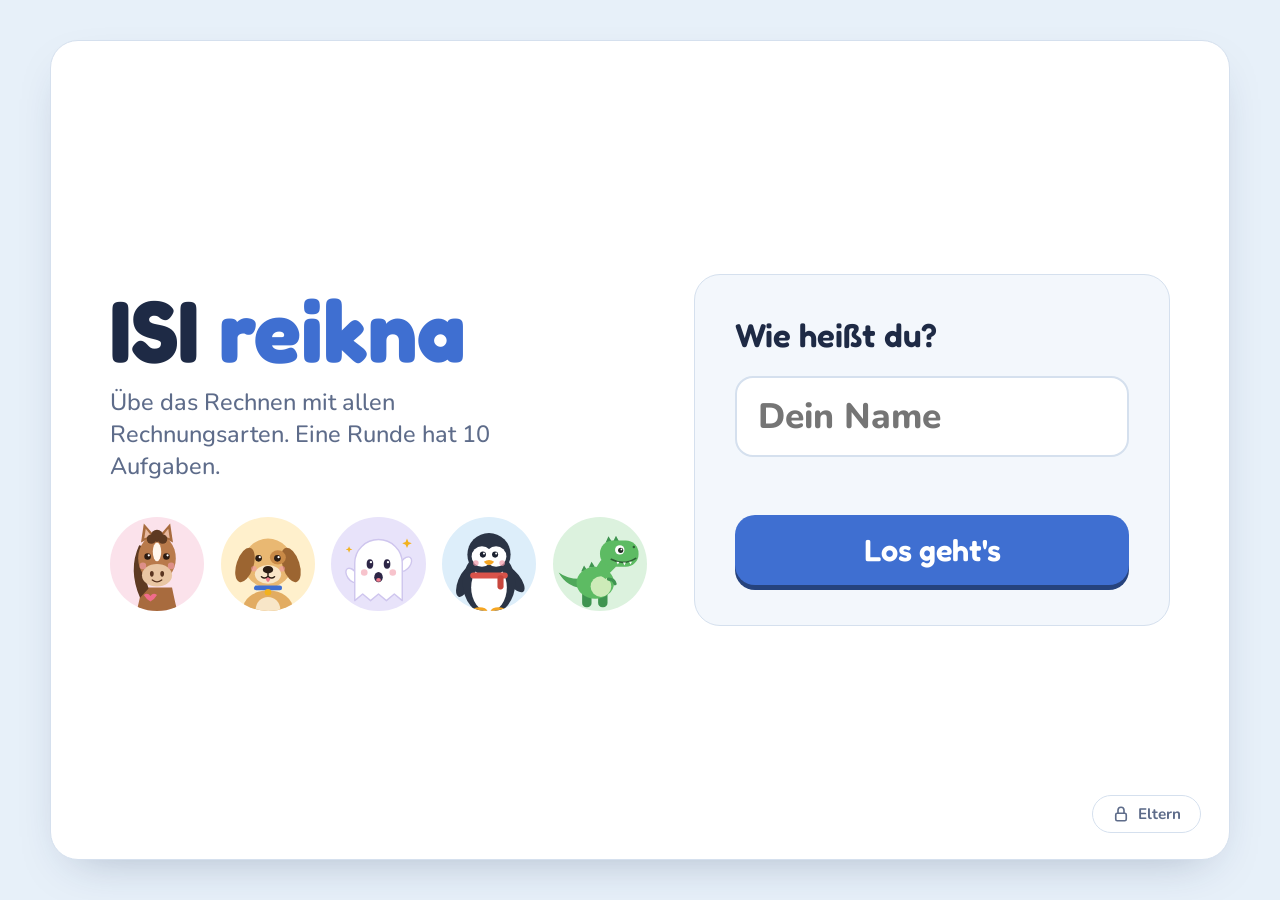
==== index.html @ 2d5017d9 "Version 0.2: Plusrechnen und Schwierigkeitsstufen - Auswahl-Bildschirm nach der Namenseingabe: Reche" ====
<!doctype html>
<html lang="de">
<head>
<meta charset="utf-8">
<meta name="viewport" content="width=device-width, initial-scale=1, viewport-fit=cover">
<title>ISI reikna</title>
<meta name="description" content="Rechnen üben – für Volksschulkinder.">
<meta name="apple-mobile-web-app-capable" content="yes">
<meta name="mobile-web-app-capable" content="yes">
<meta name="apple-mobile-web-app-title" content="ISI reikna">
<meta name="apple-mobile-web-app-status-bar-style" content="default">
<link rel="apple-touch-icon" href="bilder/app-icon-180.png">
<link rel="icon" href="bilder/app-icon.svg" type="image/svg+xml">
<link rel="stylesheet" href="app.css">
</head>
<body>
<main class="app" id="app">

  <!-- START -->
  <section class="screen" id="s-start">
    <div class="start">
      <div class="hello">
        <h1>ISI <span>reikna</span></h1>
        <p>Übe das Rechnen mit allen Rechnungsarten. Eine Runde hat 10 Aufgaben.</p>
        <div class="friends" id="friends"></div>
      </div>
      <form class="name-card" id="name-form" novalidate>
        <label for="name">Wie heißt du?</label>
        <input id="name" name="name" autocomplete="off" autocapitalize="words" spellcheck="false" maxlength="20" placeholder="Dein Name">
        <p class="name-error" id="name-error" role="alert"></p>
        <button class="big-btn" type="submit">Los geht's</button>
      </form>
    </div>
    <button class="parent-link" id="open-parents" type="button">
      <svg viewBox="0 0 24 24" fill="none" stroke="currentColor" stroke-width="2.2" stroke-linecap="round" stroke-linejoin="round" aria-hidden="true"><rect x="5" y="11" width="14" height="10" rx="2"/><path d="M8 11V7a4 4 0 0 1 8 0v4"/></svg>
      Eltern
    </button>
  </section>

  <!-- AUSWAHL -->
  <section class="screen" id="s-auswahl" hidden>
    <header class="topbar">
      <div class="brand">ISI <span>reikna</span></div>
      <div class="spacer"></div>
      <button class="back" type="button" data-go="start">Zurück</button>
    </header>
    <div class="choose">
      <div class="choose-main">
        <h2 id="a-title">Was möchtest du üben?</h2>
        <div class="choose-group">
          <h3>Rechenart</h3>
          <div class="choice-grid two">
            <button type="button" class="choice op" data-rechenart="mal"><b>×</b>Malrechnen</button>
            <button type="button" class="choice op" data-rechenart="plus"><b>+</b>Plusrechnen</button>
          </div>
        </div>
        <div class="choose-group">
          <h3>Schwierigkeit</h3>
          <div class="choice-grid three">
            <button type="button" class="choice level" data-stufe="einfach">Einfach<small></small></button>
            <button type="button" class="choice level" data-stufe="standard">Standard<small></small></button>
            <button type="button" class="choice level" data-stufe="schwierig">Schwierig<small></small></button>
          </div>
        </div>
      </div>
      <div class="choose-side">
        <div class="choose-option" id="a-option"></div>
        <div class="choose-go">
          <p class="hint">Du übst:</p>
          <p class="choose-summary" id="a-summary"></p>
          <button class="big-btn" type="button" id="a-start">Los geht's</button>
        </div>
      </div>
    </div>
  </section>

  <!-- COUNTDOWN -->
  <section class="screen" id="s-countdown" hidden>
    <div class="center-screen">
      <p id="cd-text">Mach dich bereit!</p>
      <div class="count" id="cd-num" aria-live="assertive">3</div>
      <p class="cd-mode" id="cd-mode"></p>
    </div>
  </section>

  <!-- RECHNEN -->
  <section class="screen" id="s-rechnen" hidden>
    <header class="topbar">
      <div class="brand">ISI <span>reikna</span></div>
      <div class="spacer"></div>
      <span class="chip" id="who"></span>
      <button class="icon-btn sound-btn" type="button" aria-label="Ton aus" title="Ton an/aus"></button>
      <button class="icon-btn" type="button" id="abort" aria-label="Runde abbrechen" title="Runde abbrechen">
        <svg viewBox="0 0 24 24" fill="none" stroke="currentColor" stroke-width="2.6" stroke-linecap="round" aria-hidden="true"><path d="M6 6l12 12M18 6L6 18"/></svg>
      </button>
    </header>
    <div class="play">
      <div class="task-side">
        <div>
          <div class="counter" id="counter"></div>
          <div class="dots" id="dots"></div>
        </div>
        <div class="equation"><span id="task"></span><span class="answer empty" id="answer">?</span></div>
        <div class="feedback" id="feedback" hidden></div>
      </div>
      <div class="pad-side"><div class="pad" id="pad"></div></div>
    </div>
  </section>

  <!-- ABBRUCH -->
  <section class="screen" id="s-abbruch" hidden>
    <header class="topbar"><div class="brand">ISI <span>reikna</span></div></header>
    <div class="center-screen">
      <h2>Runde abgebrochen</h2>
      <p>Du kannst jederzeit eine neue Runde starten.</p>
      <div class="actions center">
        <button class="big-btn" type="button" data-action="again">Neue Runde</button>
        <button class="big-btn ghost" type="button" data-go="auswahl">Andere Übung</button>
        <button class="big-btn ghost" type="button" data-go="start">Zum Start</button>
      </div>
    </div>
  </section>

  <!-- ERGEBNIS -->
  <section class="screen" id="s-ergebnis" hidden>
    <header class="topbar">
      <div class="brand">ISI <span>reikna</span></div>
      <div class="spacer"></div>
      <span class="chip" id="who2"></span>
      <button class="icon-btn sound-btn" type="button" aria-label="Ton aus" title="Ton an/aus"></button>
    </header>
    <div class="result">
      <div class="reward">
        <div class="badge" id="r-badge"><img id="r-img" alt=""></div>
        <div class="stars" id="r-stars"></div>
      </div>
      <div class="summary">
        <h2 id="r-title"></h2>
        <p class="lead" id="r-lead"></p>
        <dl class="stats">
          <dt>Übung</dt><dd id="r-mode"></dd>
          <dt>Richtig</dt><dd id="r-correct"></dd>
          <dt>Gesamtdauer</dt><dd id="r-total"></dd>
          <dt>Schnellste Antwort</dt><dd id="r-fast"></dd>
          <dt>Langsamste Antwort</dt><dd id="r-slow"></dd>
        </dl>
        <div class="actions">
          <button class="big-btn" type="button" data-action="again">Nochmal üben</button>
          <button class="big-btn ghost" type="button" data-go="auswahl">Andere Übung</button>
          <button class="big-btn ghost" type="button" data-go="start">Fertig</button>
        </div>
      </div>
    </div>
  </section>

  <!-- PIN -->
  <section class="screen" id="s-pin" hidden>
    <header class="topbar">
      <div class="brand">ISI <span>reikna</span></div>
      <div class="spacer"></div>
      <button class="back" type="button" id="pin-back">Zurück</button>
    </header>
    <div class="pin">
      <div>
        <h2 id="pin-title">Elternbereich</h2>
        <p id="pin-text">Bitte die 4-stellige PIN eingeben.</p>
        <div class="pin-dots" id="pin-dots"><i></i><i></i><i></i><i></i></div>
        <div class="pin-msg" id="pin-msg" role="status"></div>
        <button class="text-link" type="button" id="pin-forgot">PIN vergessen?</button>
      </div>
      <div class="pad" id="pin-pad"></div>
    </div>
  </section>

  <!-- ELTERN ÜBERSICHT -->
  <section class="screen" id="s-eltern" hidden>
    <header class="topbar">
      <div class="brand">ISI <span>reikna</span></div>
      <span class="chip">Elternbereich</span>
      <div class="spacer"></div>
      <button class="back" type="button" data-go="start">Abmelden</button>
    </header>
    <div class="parents">
      <div class="p-main">
        <h2>Alle Übungen</h2>
        <p class="sub">Neueste zuerst. Tippe auf eine Übung, um jede Rechnung zu sehen.</p>
        <div class="tbl-wrap" id="sessions-wrap">
          <table>
            <thead><tr><th>Datum</th><th>Kind</th><th>Übung</th><th>Ergebnis</th><th>Dauer</th><th>Ø Antwort</th><th>Schnellste</th><th>Langsamste</th><th></th></tr></thead>
            <tbody id="sessions"></tbody>
          </table>
        </div>
        <p class="empty-state" id="sessions-empty" hidden>Noch keine Übungen gespeichert. Sobald eine Runde gerechnet oder abgebrochen wird, erscheint sie hier.</p>
      </div>
      <aside class="p-side">
        <h3>Daten &amp; Einstellungen</h3>
        <button class="side-btn" type="button" id="export-json">Sicherung exportieren<small>Alle Übungen als Datei (.json)</small></button>
        <button class="side-btn" type="button" id="export-csv">Für Excel exportieren<small>Alle Rechnungen als Tabelle (.csv)</small></button>
        <button class="side-btn" type="button" id="import-json">Sicherung importieren<small>Übungen aus Datei hinzufügen</small></button>
        <button class="side-btn" type="button" id="pin-change">PIN ändern<small>Neue 4-stellige PIN festlegen</small></button>
        <input type="file" id="import-file" accept=".json,application/json" hidden>
        <p class="version">ISI reikna · Version 0.2</p>
      </aside>
    </div>
  </section>

  <!-- DETAIL -->
  <section class="screen" id="s-detail" hidden>
    <header class="topbar">
      <div class="brand">ISI <span>reikna</span></div>
      <span class="chip">Elternbereich</span>
      <div class="spacer"></div>
      <button class="back" type="button" data-go="eltern">Zur Übersicht</button>
    </header>
    <div class="p-main">
      <h2 id="d-title"></h2>
      <p class="sub" id="d-sub"></p>
      <div class="tiles">
        <div class="tile"><span>Richtig</span><b id="d-correct"></b></div>
        <div class="tile"><span>Gesamtdauer</span><b id="d-total"></b></div>
        <div class="tile"><span>Ø Antwortzeit</span><b id="d-avg"></b></div>
        <div class="tile"><span>Schnellste</span><b id="d-fast"></b></div>
        <div class="tile"><span>Langsamste</span><b id="d-slow"></b></div>
      </div>
      <div class="tbl-wrap">
        <table>
          <thead><tr><th>Nr.</th><th>Aufgabe</th><th id="d-info-head">Reihe</th><th>Eingabe</th><th>Richtige Lösung</th><th>Ergebnis</th><th>Dauer</th></tr></thead>
          <tbody id="calcs"></tbody>
        </table>
      </div>
    </div>
  </section>

  <!-- Dialog -->
  <div class="overlay" id="overlay" hidden>
    <div class="dialog" role="dialog" aria-modal="true" aria-labelledby="dlg-title">
      <h2 id="dlg-title"></h2>
      <p id="dlg-text"></p>
      <input id="dlg-input" inputmode="numeric" autocomplete="off" hidden>
      <div class="actions" id="dlg-actions"></div>
    </div>
  </div>

  <div class="toast" id="toast" hidden role="status"></div>
</main>
<script src="app.js"></script>
</body>
</html>
---- app.css ----
/* Schriften: Fredoka & Nunito (SIL Open Font License, siehe schriften/) */
@font-face { font-family: "Fredoka"; font-style: normal; font-weight: 500; font-display: swap; src: url("schriften/fredoka-latin-500-normal.woff2") format("woff2"); }
@font-face { font-family: "Fredoka"; font-style: normal; font-weight: 600; font-display: swap; src: url("schriften/fredoka-latin-600-normal.woff2") format("woff2"); }
@font-face { font-family: "Fredoka"; font-style: normal; font-weight: 700; font-display: swap; src: url("schriften/fredoka-latin-700-normal.woff2") format("woff2"); }
@font-face { font-family: "Nunito"; font-style: normal; font-weight: 500; font-display: swap; src: url("schriften/nunito-latin-500-normal.woff2") format("woff2"); }
@font-face { font-family: "Nunito"; font-style: normal; font-weight: 700; font-display: swap; src: url("schriften/nunito-latin-700-normal.woff2") format("woff2"); }
@font-face { font-family: "Nunito"; font-style: normal; font-weight: 800; font-display: swap; src: url("schriften/nunito-latin-800-normal.woff2") format("woff2"); }
/* ISI reikna – Gestaltung
   Layout: Querformat-Tablet-Rahmen (1180×820), passt sich an Breite und Höhe an.
   Links Inhalt/Aufgabe, rechts Bedienung. Farben als Variablen (hell + dunkel). */
:root {
  --bg: #E7F0F9;
  --surface: #FFFFFF;
  --surface-2: #F3F7FC;
  --ink: #1E2A45;
  --muted: #5E6C8A;
  --line: #D5E0EE;
  --primary: #3F6FD1;
  --primary-ink: #FFFFFF;
  --key: #FFFFFF;
  --key-edge: #C6D5EA;
  --good: #23885A;
  --good-bg: #DFF4E8;
  --bad: #C8463D;
  --bad-bg: #FCE7E4;
  --star: #F2B21F;
  --star-empty: #D8E1ED;
  --b-horse: #FBE2EB;
  --b-puppy: #FFF0CC;
  --b-ghost: #E8E3FA;
  --b-rex: #DCF2DE;
  --b-pingu: #DDEEFA;
  --font-display: "Fredoka", "Nunito", "Trebuchet MS", system-ui, sans-serif;
  --font-body: "Nunito", "Segoe UI", system-ui, sans-serif;
}
@media (prefers-color-scheme: dark) {
  :root:not([data-theme="light"]) {
    --bg: #121929; --surface: #1B2438; --surface-2: #222D45; --ink: #EAF0FA; --muted: #A2B0CA;
    --line: #2E3A55; --primary: #82A6F2; --primary-ink: #0E1526; --key: #26314B; --key-edge: #0B1120;
    --good: #62CD92; --good-bg: #173426; --bad: #F08A82; --bad-bg: #3A1F1E; --star: #F5C24A; --star-empty: #34405A;
    --b-horse: #3F2B38; --b-puppy: #3E3522; --b-ghost: #2F2A49; --b-rex: #21392A; --b-pingu: #1F3248;
    color-scheme: dark;
  }
}
:root[data-theme="dark"] {
  --bg: #121929; --surface: #1B2438; --surface-2: #222D45; --ink: #EAF0FA; --muted: #A2B0CA;
  --line: #2E3A55; --primary: #82A6F2; --primary-ink: #0E1526; --key: #26314B; --key-edge: #0B1120;
  --good: #62CD92; --good-bg: #173426; --bad: #F08A82; --bad-bg: #3A1F1E; --star: #F5C24A; --star-empty: #34405A;
  --b-horse: #3F2B38; --b-puppy: #3E3522; --b-ghost: #2F2A49; --b-rex: #21392A; --b-pingu: #1F3248;
  color-scheme: dark;
}
* { box-sizing: border-box; }
[hidden] { display: none !important; }
body {
  background: var(--bg); color: var(--ink); font-family: var(--font-body); font-size: 16px;
  padding-left: max(16px, env(safe-area-inset-left, 0px));
  padding-right: max(16px, env(safe-area-inset-right, 0px));
  padding-block: max(12px, env(safe-area-inset-top, 0px)) max(12px, env(safe-area-inset-bottom, 0px));
  margin: 0; min-height: 100vh; min-height: 100dvh; display: grid; place-items: center;
  overscroll-behavior: none;
}
button { font: inherit; color: inherit; cursor: pointer; }
button:focus-visible, input:focus-visible { outline: 3px solid var(--primary); outline-offset: 3px; }


/* App-Rahmen */
.app {
  container-type: inline-size; margin: 0 auto; aspect-ratio: 1180 / 820;
  width: min(1180px, 100%);
  width: min(1180px, 100%, calc((100dvh - 24px) * 1180 / 820));
  background: var(--surface); border-radius: 28px; border: 1px solid var(--line);
  box-shadow: 0 18px 50px -24px rgba(30, 50, 90, .35); overflow: hidden; position: relative;
  display: flex; flex-direction: column;
}
.screen { flex: 1; display: flex; flex-direction: column; min-height: 0; }
.topbar { display: flex; align-items: center; gap: 2cqi; padding: 1.6cqi 2.6cqi; border-bottom: 1px solid var(--line); }
.brand { font-family: var(--font-display); font-weight: 700; font-size: clamp(18px, 2.2cqi, 28px); letter-spacing: .01em; }
.brand span { color: var(--primary); }
.spacer { flex: 1; }
.chip { display: inline-flex; align-items: center; gap: 8px; background: var(--surface-2); border: 1px solid var(--line); border-radius: 999px; padding: .5cqi 1.4cqi; font-weight: 700; font-size: clamp(13px, 1.4cqi, 18px); }
.icon-btn { border: 1px solid var(--line); background: var(--surface-2); border-radius: 14px; width: clamp(40px, 4.4cqi, 54px); height: clamp(40px, 4.4cqi, 54px); display: grid; place-items: center; }
.icon-btn svg { width: 55%; height: 55%; }

/* Start */
.start { flex: 1; display: grid; grid-template-columns: 1.1fr 1fr; gap: 4cqi; padding: 4cqi 5cqi; align-items: center; }
.hello h1 { font-family: var(--font-display); font-weight: 700; font-size: clamp(40px, 7.4cqi, 92px); line-height: .95; margin: 0 0 1.2cqi; text-wrap: balance; }
.hello h1 span { color: var(--primary); }
.hello p { font-size: clamp(16px, 2cqi, 24px); color: var(--muted); margin: 0 0 3cqi; max-width: 32ch; }
.friends { display: flex; gap: 1.4cqi; }
.friends .badge { width: clamp(56px, 8cqi, 104px); }
.name-card { background: var(--surface-2); border: 1px solid var(--line); border-radius: 26px; padding: 3.4cqi; display: grid; gap: 1.8cqi; }
.name-card label { font-family: var(--font-display); font-weight: 600; font-size: clamp(20px, 2.8cqi, 34px); }
.name-card input { font: inherit; font-weight: 800; font-size: clamp(22px, 3cqi, 38px); padding: 1.2cqi 1.8cqi; border-radius: 18px; border: 2px solid var(--line); background: var(--surface); color: var(--ink); width: 100%; }
.big-btn { font-family: var(--font-display); font-weight: 600; font-size: clamp(20px, 2.6cqi, 32px); border: 0; border-radius: 20px; padding: 1.4cqi 2.4cqi; background: var(--primary); color: var(--primary-ink); box-shadow: 0 5px 0 color-mix(in srgb, var(--primary) 60%, #000); }
.big-btn:active { transform: translateY(3px); box-shadow: 0 2px 0 color-mix(in srgb, var(--primary) 60%, #000); }
.big-btn.ghost { background: var(--surface-2); color: var(--ink); border: 2px solid var(--line); box-shadow: none; }
.hint { font-size: clamp(12px, 1.2cqi, 15px); color: var(--muted); margin: 0; }
.parent-link { position: absolute; right: 2.4cqi; bottom: 2.2cqi; display: inline-flex; align-items: center; gap: 8px; border: 1px solid var(--line); background: var(--surface); border-radius: 999px; padding: .7cqi 1.6cqi; font-weight: 700; color: var(--muted); font-size: clamp(13px, 1.3cqi, 16px); }
.parent-link svg { width: 18px; height: 18px; }

/* Rechnen */
.play { flex: 1; display: grid; grid-template-columns: 1.25fr 1fr; min-height: 0; }
.task-side { display: flex; flex-direction: column; justify-content: center; gap: 2.4cqi; padding: 3cqi 4cqi; border-right: 1px solid var(--line); }
.counter { font-weight: 800; color: var(--muted); font-size: clamp(14px, 1.6cqi, 20px); letter-spacing: .04em; }
.dots { display: flex; gap: .8cqi; margin-top: 10px; }
.dots i { width: clamp(12px, 1.7cqi, 22px); aspect-ratio: 1; border-radius: 50%; background: var(--star-empty); }
.dots i.ok { background: var(--good); }
.dots i.no { background: var(--bad); }
.dots i.now { background: transparent; box-shadow: inset 0 0 0 3px var(--primary); }
.equation { display: flex; align-items: center; gap: 2cqi; font-family: var(--font-display); font-weight: 700; font-size: clamp(48px, 8cqi, 104px); line-height: 1; font-variant-numeric: tabular-nums; white-space: nowrap; }
.answer { min-width: 2em; padding: .12em .3em; border-radius: 22px; border: 4px dashed var(--line); text-align: center; color: var(--ink); background: var(--surface-2); }
.answer.empty { color: var(--muted); }
.answer.ok { border: 4px solid var(--good); background: var(--good-bg); }
.answer.no { border: 4px solid var(--bad); background: var(--bad-bg); }
.feedback { border-radius: 22px; padding: 1.8cqi 2.2cqi; display: flex; align-items: center; gap: 2cqi; }
.feedback.ok { background: var(--good-bg); color: var(--good); }
.feedback.no { background: var(--bad-bg); color: var(--bad); }
.feedback .fb-icon { width: clamp(40px, 5cqi, 64px); flex: none; }
.feedback .fb-text { flex: 1; min-width: 0; }
.feedback b { display: block; font-family: var(--font-display); font-weight: 700; font-size: clamp(22px, 3cqi, 38px); }
.feedback span { color: var(--ink); font-size: clamp(15px, 1.8cqi, 22px); font-weight: 700; }
.feedback .big-btn { font-size: clamp(16px, 2cqi, 24px); padding: 1cqi 2cqi; }
.pad-side { display: grid; place-items: center; padding: 2.4cqi; background: var(--surface-2); }
.pad { display: grid; grid-template-columns: repeat(3, 1fr); gap: 1.4cqi; width: 100%; max-width: 40cqi; }
.pad button { aspect-ratio: 1.25; border: 0; border-radius: 20px; background: var(--key); box-shadow: 0 5px 0 var(--key-edge); font-family: var(--font-display); font-weight: 600; font-size: clamp(26px, 3.6cqi, 46px); font-variant-numeric: tabular-nums; }
.pad button:active { transform: translateY(3px); box-shadow: 0 2px 0 var(--key-edge); }
.pad button.ok { background: var(--good); color: #fff; box-shadow: 0 5px 0 color-mix(in srgb, var(--good) 55%, #000); font-size: clamp(18px, 2.4cqi, 30px); }
.pad button.soft { font-size: clamp(16px, 2cqi, 26px); color: var(--muted); }
.pad button:disabled { opacity: .45; cursor: default; }

/* Ergebnis */
.result { flex: 1; display: grid; grid-template-columns: 1fr 1.15fr; gap: 4cqi; padding: 3.4cqi 5cqi; align-items: center; }
.reward { display: grid; justify-items: center; gap: 2cqi; }
.reward .badge { width: min(34cqi, 100%); }
.stars { display: flex; justify-content: center; gap: .8cqi; }
.stars svg { width: clamp(30px, 5cqi, 62px); height: auto; color: var(--star-empty); }
.stars svg.on { color: var(--star); }
.summary h2 { font-family: var(--font-display); font-weight: 700; font-size: clamp(30px, 4.8cqi, 60px); margin: 0 0 .6cqi; line-height: 1.05; text-wrap: balance; }
.summary .lead { font-size: clamp(16px, 2cqi, 24px); color: var(--muted); margin: 0 0 2.4cqi; max-width: 34ch; }
.stats { display: grid; grid-template-columns: auto 1fr; gap: 1cqi 2.4cqi; margin: 0 0 3cqi; padding: 2cqi 2.4cqi; background: var(--surface-2); border-radius: 20px; font-size: clamp(15px, 1.8cqi, 22px); }
.stats dt { color: var(--muted); font-weight: 700; }
.stats dd { margin: 0; font-weight: 800; font-variant-numeric: tabular-nums; }
.stats dd small { font-weight: 700; color: var(--muted); }
.actions { display: flex; flex-wrap: wrap; gap: 1.4cqi; }

/* Bilder */
.badge { aspect-ratio: 1; border-radius: 50%; overflow: hidden; display: block; }
.badge svg { width: 100%; height: 100%; display: block; }
.badge.horse { background: var(--b-horse); } .badge.puppy { background: var(--b-puppy); }
.badge.ghost { background: var(--b-ghost); } .badge.rex { background: var(--b-rex); } .badge.pingu { background: var(--b-pingu); }

/* PIN */
.pin { flex: 1; display: grid; grid-template-columns: 1fr 1fr; gap: 4cqi; padding: 3cqi 5cqi; align-items: center; }
.pin h2 { font-family: var(--font-display); font-weight: 700; font-size: clamp(28px, 4cqi, 50px); margin: 0 0 1cqi; }
.pin p { color: var(--muted); font-size: clamp(15px, 1.8cqi, 21px); margin: 0 0 2.4cqi; }
.pin-dots { display: flex; gap: 1.6cqi; margin-bottom: 1.6cqi; }
.pin-dots i { width: clamp(18px, 2.4cqi, 30px); aspect-ratio: 1; border-radius: 50%; border: 3px solid var(--muted); }
.pin-dots i.on { background: var(--ink); border-color: var(--ink); }
.pin-msg { min-height: 1.5em; color: var(--bad); font-weight: 800; }
.shake { animation: shake .35s; }
@keyframes shake { 25% { transform: translateX(-8px); } 75% { transform: translateX(8px); } }

/* Elternbereich */
.parents { flex: 1; display: grid; grid-template-columns: 1fr 19cqi; min-height: 0; }
.p-main { padding: 2.6cqi 3cqi; overflow: auto; min-width: 0; }
.p-side { padding: 2.6cqi; border-left: 1px solid var(--line); background: var(--surface-2); display: flex; flex-direction: column; gap: 1.2cqi; }
.p-side h3 { margin: 0 0 .4cqi; font-size: 12px; letter-spacing: .08em; text-transform: uppercase; color: var(--muted); }
.side-btn { text-align: left; border: 1px solid var(--line); background: var(--surface); border-radius: 14px; padding: 1.1cqi 1.4cqi; font-weight: 800; font-size: clamp(14px, 1.4cqi, 17px); }
.side-btn small { display: block; font-weight: 600; color: var(--muted); margin-top: 2px; }
.p-main h2 { font-family: var(--font-display); font-weight: 700; font-size: clamp(24px, 3cqi, 38px); margin: 0 0 .4cqi; }
.p-main .sub { color: var(--muted); margin: 0 0 2cqi; }
.tbl-wrap { overflow-x: auto; }
table { width: 100%; border-collapse: collapse; font-size: clamp(14px, 1.45cqi, 18px); font-variant-numeric: tabular-nums; }
th { text-align: left; font-size: 12px; letter-spacing: .07em; text-transform: uppercase; color: var(--muted); font-weight: 800; padding: .8cqi .8cqi; border-bottom: 2px solid var(--line); white-space: nowrap; }
td { padding: 1.1cqi .8cqi; border-bottom: 1px solid var(--line); white-space: nowrap; }
tbody tr.link { cursor: pointer; }
tbody tr.link:hover td { background: var(--surface-2); }
.pill { display: inline-flex; align-items: center; gap: 6px; border-radius: 999px; padding: 2px 10px; font-weight: 800; font-size: .92em; }
.pill.l0, .pill.l1, .pill.ok { background: var(--good-bg); color: var(--good); }
.pill.l2 { background: color-mix(in srgb, var(--star) 22%, transparent); color: var(--ink); }
.pill.l3, .pill.l4, .pill.no { background: var(--bad-bg); color: var(--bad); }
.chev { color: var(--muted); font-weight: 800; }
.tiles { display: grid; grid-template-columns: repeat(5, 1fr); gap: 1.4cqi; margin-bottom: 2.2cqi; }
.tile { background: var(--surface-2); border-radius: 16px; padding: 1.4cqi 1.6cqi; }
.tile span { display: block; font-size: 12px; letter-spacing: .07em; text-transform: uppercase; color: var(--muted); font-weight: 800; }
.tile b { font-family: var(--font-display); font-size: clamp(20px, 2.6cqi, 32px); font-weight: 600; font-variant-numeric: tabular-nums; }
.tile small { color: var(--muted); font-weight: 700; }
.back { border: 1px solid var(--line); background: var(--surface-2); border-radius: 999px; padding: .6cqi 1.6cqi; font-weight: 800; font-size: clamp(13px, 1.3cqi, 16px); }

.pill.neutral { background: var(--surface-2); color: var(--ink); border: 1px solid var(--line); }
.tag { display: inline-block; margin-left: 6px; font-size: .78em; font-weight: 800; color: var(--muted); border: 1px solid var(--line); border-radius: 999px; padding: 1px 8px; }
.auto-bar { height: 6px; border-radius: 3px; background: color-mix(in srgb, currentColor 18%, transparent); overflow: hidden; margin-top: .9cqi; }
.auto-bar i { display: block; height: 100%; background: currentColor; transform-origin: left; animation: shrink linear forwards; }
@keyframes shrink { from { transform: scaleX(1); } to { transform: scaleX(0); } }
.center-screen { flex: 1; display: grid; place-items: center; align-content: center; gap: 2cqi; padding: 4cqi; text-align: center; }
.center-screen h2 { font-family: var(--font-display); font-weight: 700; font-size: clamp(30px, 4.6cqi, 58px); margin: 0; }
.center-screen p { color: var(--muted); font-size: clamp(18px, 2.4cqi, 30px); font-weight: 700; margin: 0; }
.count { font-family: var(--font-display); font-weight: 700; font-size: clamp(120px, 24cqi, 300px); line-height: 1; color: var(--primary); animation: pop .9s ease-out; font-variant-numeric: tabular-nums; }
@keyframes pop { 0% { transform: scale(.4); opacity: 0; } 30% { transform: scale(1.08); opacity: 1; } 100% { transform: scale(1); opacity: 1; } }
.toast { position: absolute; left: 50%; bottom: 3cqi; transform: translateX(-50%); background: var(--ink); color: var(--bg); padding: 10px 18px; border-radius: 12px; font-weight: 700; font-size: 15px; }

/* Schmale Bildschirme (Handy/Hochformat): untereinander */
@media (max-width: 760px) {
  .app { aspect-ratio: auto; border-radius: 20px; width: 100%; }
  .start, .play, .result, .pin, .parents { grid-template-columns: 1fr; }
  .task-side { border-right: 0; border-bottom: 1px solid var(--line); }
  .p-side { border-left: 0; border-top: 1px solid var(--line); }
  .tiles { grid-template-columns: repeat(2, 1fr); }
  .pad { max-width: 360px; }
  .parent-link { position: static; margin: 0 16px 16px auto; }
  .start, .result, .pin { padding: 24px 18px; }
}
@media (prefers-reduced-motion: reduce) { .shake, .count, .auto-bar i { animation: none; } .big-btn:active, .pad button:active { transform: none; } }

/* Prototyp-Ergänzungen */
html { -webkit-text-size-adjust: 100%; }
button { touch-action: manipulation; -webkit-tap-highlight-color: transparent; }
.pad, .pad-side, .topbar, .dots { -webkit-user-select: none; user-select: none; }
.badge img { width: 100%; height: 100%; display: block; }
.stars { min-height: clamp(30px, 5cqi, 62px); }
.stars img { width: clamp(30px, 5cqi, 62px); height: auto; }
.actions.center { justify-content: center; }
.name-error { color: var(--bad); font-weight: 800; min-height: 1.3em; margin: -0.6cqi 0 0; font-size: clamp(14px, 1.5cqi, 18px); }
.text-link { border: 0; background: none; padding: 0; color: var(--primary); font-weight: 800; text-decoration: underline; text-underline-offset: 3px; margin-top: 1.4cqi; }
.empty-state { padding: 3cqi; border: 2px dashed var(--line); border-radius: 18px; color: var(--muted); text-align: center; font-weight: 700; margin: 0; }
.version { margin: auto 0 0; font-size: 12px; color: var(--muted); }
.overlay { position: absolute; inset: 0; z-index: 5; display: grid; place-items: center; padding: 3cqi; background: color-mix(in srgb, var(--ink) 45%, transparent); }
.dialog { background: var(--surface); border-radius: 24px; padding: 3.2cqi; width: min(600px, 100%); display: grid; gap: 1.8cqi; box-shadow: 0 24px 60px -20px rgba(0, 0, 0, .45); }
.dialog h2 { font-family: var(--font-display); font-weight: 700; font-size: clamp(24px, 3.2cqi, 40px); margin: 0; text-wrap: balance; }
.dialog p { margin: 0; color: var(--muted); font-size: clamp(16px, 1.9cqi, 22px); font-weight: 700; }
.dialog input { font: inherit; font-weight: 800; font-size: clamp(22px, 3cqi, 36px); padding: 1cqi 1.6cqi; border-radius: 16px; border: 2px solid var(--line); background: var(--surface-2); color: var(--ink); width: 100%; }
.dialog .actions { justify-content: flex-end; }
.dialog .big-btn { font-size: clamp(17px, 2.1cqi, 26px); padding: 1.1cqi 2.2cqi; }

/* Version 0.2: Auswahl von Rechenart und Stufe */
.choose { flex: 1; display: grid; grid-template-columns: 1.15fr 1fr; min-height: 0; }
.choose-main { padding: 2.6cqi 3.4cqi; display: flex; flex-direction: column; gap: 2.2cqi; border-right: 1px solid var(--line); min-width: 0; }
.choose-main h2 { font-family: var(--font-display); font-weight: 700; font-size: clamp(26px, 3.6cqi, 46px); margin: 0; line-height: 1.1; text-wrap: balance; }
.choose-group { display: grid; gap: 1cqi; }
.choose-group h3, .choose-option h3 { margin: 0; font-size: 12px; letter-spacing: .08em; text-transform: uppercase; color: var(--muted); font-weight: 800; }
.choose-side { padding: 2.6cqi 3cqi; background: var(--surface-2); display: flex; flex-direction: column; gap: 2cqi; min-width: 0; }
.choose-option { display: grid; gap: 1.2cqi; align-content: start; flex: 1; }
.choose-option p { margin: 0; font-size: clamp(16px, 2cqi, 24px); font-weight: 700; color: var(--ink); max-width: 30ch; }
.choose-go { display: grid; gap: .8cqi; }
.choose-go .hint { margin: 0; }
.choose-summary { margin: 0 0 .6cqi; font-family: var(--font-display); font-weight: 600; font-size: clamp(18px, 2.3cqi, 28px); }
.choice-grid { display: grid; gap: 1.2cqi; }
.choice-grid.two { grid-template-columns: repeat(2, 1fr); }
.choice-grid.three { grid-template-columns: repeat(3, 1fr); }
.choice-grid.six { grid-template-columns: repeat(4, 1fr); }
.choice { border: 2px solid var(--line); background: var(--surface); border-radius: 18px; padding: 1.2cqi 1cqi; font-family: var(--font-display); font-weight: 600; font-size: clamp(17px, 2.1cqi, 26px); color: var(--ink); box-shadow: 0 4px 0 var(--key-edge); }
.choice:active { transform: translateY(2px); box-shadow: 0 2px 0 var(--key-edge); }
.choice[aria-pressed="true"] { border-color: var(--primary); background: color-mix(in srgb, var(--primary) 14%, var(--surface)); box-shadow: 0 4px 0 color-mix(in srgb, var(--primary) 55%, transparent); }
.choice.op { display: flex; align-items: center; justify-content: center; gap: 1.2cqi; padding-block: 1.6cqi; font-size: clamp(18px, 2.4cqi, 30px); }
.choice.op b { font-size: 1.9em; line-height: 1; color: var(--primary); }
.choice.level { display: grid; gap: 4px; }
.choice.level small { font-family: var(--font-body); font-weight: 700; font-size: clamp(12px, 1.25cqi, 15px); color: var(--muted); }
.cd-mode { font-size: clamp(16px, 2cqi, 24px) !important; }
@media (max-width: 760px) {
  .choose { grid-template-columns: 1fr; }
  .choose-main { border-right: 0; border-bottom: 1px solid var(--line); }
}
@media (prefers-reduced-motion: reduce) { .choice:active { transform: none; } }
.mode-cell b { display: block; font-weight: 800; }
.mode-cell small { display: block; color: var(--muted); font-weight: 700; }
.result .actions { gap: 1cqi; }
.result .actions .big-btn { font-size: clamp(15px, 1.9cqi, 23px); padding: 1.1cqi 1.6cqi; }
.result .summary h2 { font-size: clamp(28px, 4.2cqi, 54px); }
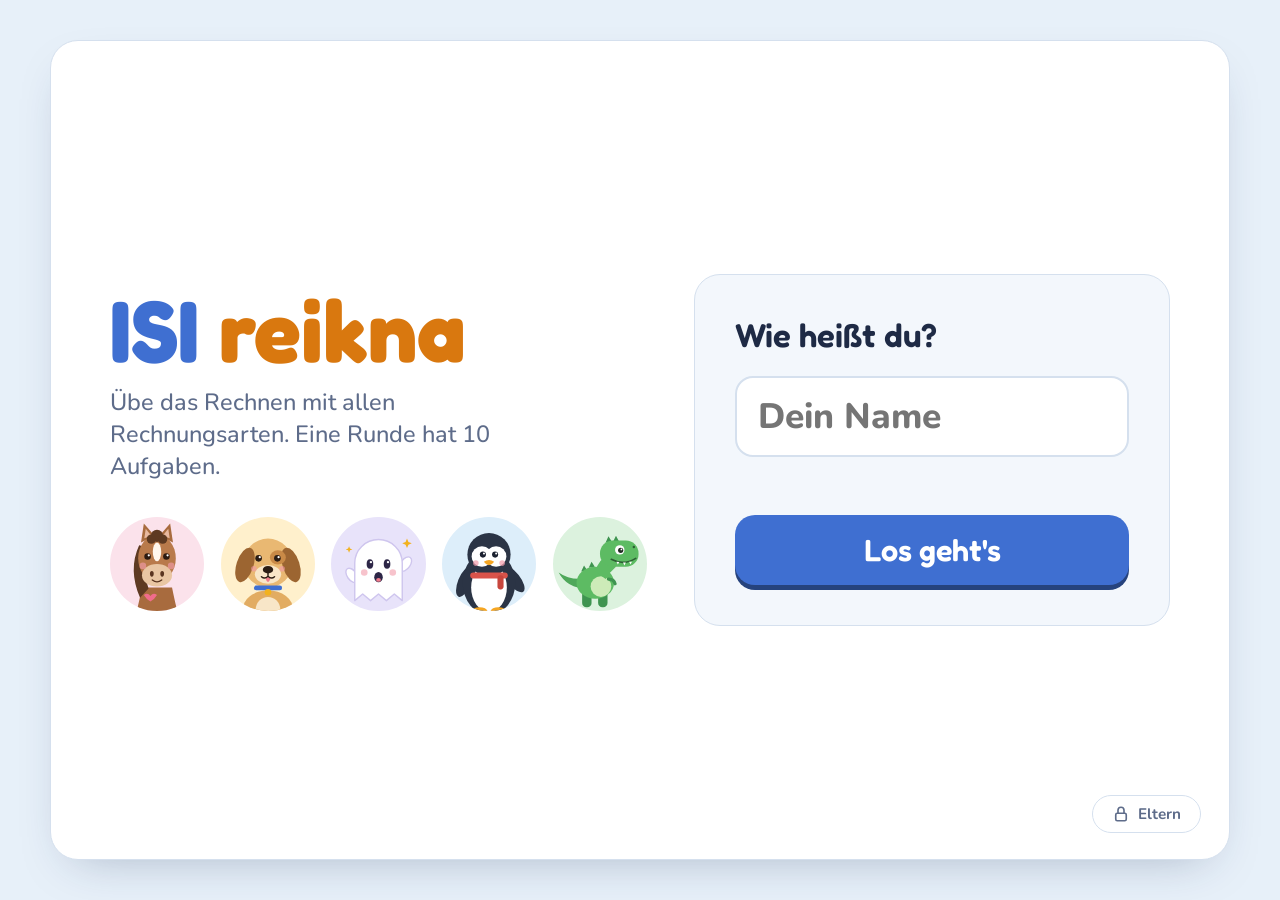
==== commit be8dc7ab: "Version 0.2.1: Kompatibilität mit iPadOS 15, neue Logo-Farben - Größenangaben über die Variable --cq" ====
--- a/index.html
+++ b/index.html
@@ -199,7 +199,7 @@
         <button class="side-btn" type="button" id="import-json">Sicherung importieren<small>Übungen aus Datei hinzufügen</small></button>
         <button class="side-btn" type="button" id="pin-change">PIN ändern<small>Neue 4-stellige PIN festlegen</small></button>
         <input type="file" id="import-file" accept=".json,application/json" hidden>
-        <p class="version">ISI reikna · Version 0.2</p>
+        <p class="version">ISI reikna · Version 0.2.1</p>
       </aside>
     </div>
   </section>
--- a/app.css
+++ b/app.css
@@ -30,6 +30,9 @@
   --b-ghost: #E8E3FA;
   --b-rex: #DCF2DE;
   --b-pingu: #DDEEFA;
+  --primary-edge: #26437D; --good-edge: #134B32; --primary-soft: #E4EBF9; --primary-glow: rgba(63, 111, 209, .55);
+  --star-soft: rgba(242, 178, 31, .22); --track: rgba(0, 0, 0, .1); --scrim: rgba(30, 42, 69, .45);
+  --brand-2: #D9780F;
   --font-display: "Fredoka", "Nunito", "Trebuchet MS", system-ui, sans-serif;
   --font-body: "Nunito", "Segoe UI", system-ui, sans-serif;
 }
@@ -39,6 +42,8 @@
     --line: #2E3A55; --primary: #82A6F2; --primary-ink: #0E1526; --key: #26314B; --key-edge: #0B1120;
     --good: #62CD92; --good-bg: #173426; --bad: #F08A82; --bad-bg: #3A1F1E; --star: #F5C24A; --star-empty: #34405A;
     --b-horse: #3F2B38; --b-puppy: #3E3522; --b-ghost: #2F2A49; --b-rex: #21392A; --b-pingu: #1F3248;
+    --primary-edge: #4E6491; --good-edge: #367150; --primary-soft: #29364F; --primary-glow: rgba(130, 166, 242, .55);
+    --star-soft: rgba(245, 194, 74, .22); --track: rgba(255, 255, 255, .15); --scrim: rgba(5, 8, 15, .6); --brand-2: #F5A54A;
     color-scheme: dark;
   }
 }
@@ -47,6 +52,8 @@
   --line: #2E3A55; --primary: #82A6F2; --primary-ink: #0E1526; --key: #26314B; --key-edge: #0B1120;
   --good: #62CD92; --good-bg: #173426; --bad: #F08A82; --bad-bg: #3A1F1E; --star: #F5C24A; --star-empty: #34405A;
   --b-horse: #3F2B38; --b-puppy: #3E3522; --b-ghost: #2F2A49; --b-rex: #21392A; --b-pingu: #1F3248;
+    --primary-edge: #4E6491; --good-edge: #367150; --primary-soft: #29364F; --primary-glow: rgba(130, 166, 242, .55);
+    --star-soft: rgba(245, 194, 74, .22); --track: rgba(255, 255, 255, .15); --scrim: rgba(5, 8, 15, .6); --brand-2: #F5A54A;
   color-scheme: dark;
 }
 * { box-sizing: border-box; }
@@ -73,75 +80,75 @@
   display: flex; flex-direction: column;
 }
 .screen { flex: 1; display: flex; flex-direction: column; min-height: 0; }
-.topbar { display: flex; align-items: center; gap: 2cqi; padding: 1.6cqi 2.6cqi; border-bottom: 1px solid var(--line); }
-.brand { font-family: var(--font-display); font-weight: 700; font-size: clamp(18px, 2.2cqi, 28px); letter-spacing: .01em; }
+.topbar { display: flex; align-items: center; gap: calc(2 * var(--cq)); padding: calc(1.6 * var(--cq)) calc(2.6 * var(--cq)); border-bottom: 1px solid var(--line); }
+.brand { font-family: var(--font-display); font-weight: 700; font-size: clamp(18px, calc(2.2 * var(--cq)), 28px); letter-spacing: .01em; }
 .brand span { color: var(--primary); }
 .spacer { flex: 1; }
-.chip { display: inline-flex; align-items: center; gap: 8px; background: var(--surface-2); border: 1px solid var(--line); border-radius: 999px; padding: .5cqi 1.4cqi; font-weight: 700; font-size: clamp(13px, 1.4cqi, 18px); }
-.icon-btn { border: 1px solid var(--line); background: var(--surface-2); border-radius: 14px; width: clamp(40px, 4.4cqi, 54px); height: clamp(40px, 4.4cqi, 54px); display: grid; place-items: center; }
+.chip { display: inline-flex; align-items: center; gap: 8px; background: var(--surface-2); border: 1px solid var(--line); border-radius: 999px; padding: calc(.5 * var(--cq)) calc(1.4 * var(--cq)); font-weight: 700; font-size: clamp(13px, calc(1.4 * var(--cq)), 18px); }
+.icon-btn { border: 1px solid var(--line); background: var(--surface-2); border-radius: 14px; width: clamp(40px, calc(4.4 * var(--cq)), 54px); height: clamp(40px, calc(4.4 * var(--cq)), 54px); display: grid; place-items: center; }
 .icon-btn svg { width: 55%; height: 55%; }
 
 /* Start */
-.start { flex: 1; display: grid; grid-template-columns: 1.1fr 1fr; gap: 4cqi; padding: 4cqi 5cqi; align-items: center; }
-.hello h1 { font-family: var(--font-display); font-weight: 700; font-size: clamp(40px, 7.4cqi, 92px); line-height: .95; margin: 0 0 1.2cqi; text-wrap: balance; }
+.start { flex: 1; display: grid; grid-template-columns: 1.1fr 1fr; gap: calc(4 * var(--cq)); padding: calc(4 * var(--cq)) calc(5 * var(--cq)); align-items: center; }
+.hello h1 { font-family: var(--font-display); font-weight: 700; font-size: clamp(40px, calc(7.4 * var(--cq)), 92px); line-height: .95; margin: 0 0 calc(1.2 * var(--cq)); text-wrap: balance; }
 .hello h1 span { color: var(--primary); }
-.hello p { font-size: clamp(16px, 2cqi, 24px); color: var(--muted); margin: 0 0 3cqi; max-width: 32ch; }
-.friends { display: flex; gap: 1.4cqi; }
-.friends .badge { width: clamp(56px, 8cqi, 104px); }
-.name-card { background: var(--surface-2); border: 1px solid var(--line); border-radius: 26px; padding: 3.4cqi; display: grid; gap: 1.8cqi; }
-.name-card label { font-family: var(--font-display); font-weight: 600; font-size: clamp(20px, 2.8cqi, 34px); }
-.name-card input { font: inherit; font-weight: 800; font-size: clamp(22px, 3cqi, 38px); padding: 1.2cqi 1.8cqi; border-radius: 18px; border: 2px solid var(--line); background: var(--surface); color: var(--ink); width: 100%; }
-.big-btn { font-family: var(--font-display); font-weight: 600; font-size: clamp(20px, 2.6cqi, 32px); border: 0; border-radius: 20px; padding: 1.4cqi 2.4cqi; background: var(--primary); color: var(--primary-ink); box-shadow: 0 5px 0 color-mix(in srgb, var(--primary) 60%, #000); }
-.big-btn:active { transform: translateY(3px); box-shadow: 0 2px 0 color-mix(in srgb, var(--primary) 60%, #000); }
+.hello p { font-size: clamp(16px, calc(2 * var(--cq)), 24px); color: var(--muted); margin: 0 0 calc(3 * var(--cq)); max-width: 32ch; }
+.friends { display: flex; gap: calc(1.4 * var(--cq)); }
+.friends .badge { width: clamp(56px, calc(8 * var(--cq)), 104px); }
+.name-card { background: var(--surface-2); border: 1px solid var(--line); border-radius: 26px; padding: calc(3.4 * var(--cq)); display: grid; gap: calc(1.8 * var(--cq)); }
+.name-card label { font-family: var(--font-display); font-weight: 600; font-size: clamp(20px, calc(2.8 * var(--cq)), 34px); }
+.name-card input { font: inherit; font-weight: 800; font-size: clamp(22px, calc(3 * var(--cq)), 38px); padding: calc(1.2 * var(--cq)) calc(1.8 * var(--cq)); border-radius: 18px; border: 2px solid var(--line); background: var(--surface); color: var(--ink); width: 100%; }
+.big-btn { font-family: var(--font-display); font-weight: 600; font-size: clamp(20px, calc(2.6 * var(--cq)), 32px); border: 0; border-radius: 20px; padding: calc(1.4 * var(--cq)) calc(2.4 * var(--cq)); background: var(--primary); color: var(--primary-ink); box-shadow: 0 5px 0 var(--primary-edge); }
+.big-btn:active { transform: translateY(3px); box-shadow: 0 2px 0 var(--primary-edge); }
 .big-btn.ghost { background: var(--surface-2); color: var(--ink); border: 2px solid var(--line); box-shadow: none; }
-.hint { font-size: clamp(12px, 1.2cqi, 15px); color: var(--muted); margin: 0; }
-.parent-link { position: absolute; right: 2.4cqi; bottom: 2.2cqi; display: inline-flex; align-items: center; gap: 8px; border: 1px solid var(--line); background: var(--surface); border-radius: 999px; padding: .7cqi 1.6cqi; font-weight: 700; color: var(--muted); font-size: clamp(13px, 1.3cqi, 16px); }
+.hint { font-size: clamp(12px, calc(1.2 * var(--cq)), 15px); color: var(--muted); margin: 0; }
+.parent-link { position: absolute; right: calc(2.4 * var(--cq)); bottom: calc(2.2 * var(--cq)); display: inline-flex; align-items: center; gap: 8px; border: 1px solid var(--line); background: var(--surface); border-radius: 999px; padding: calc(.7 * var(--cq)) calc(1.6 * var(--cq)); font-weight: 700; color: var(--muted); font-size: clamp(13px, calc(1.3 * var(--cq)), 16px); }
 .parent-link svg { width: 18px; height: 18px; }
 
 /* Rechnen */
 .play { flex: 1; display: grid; grid-template-columns: 1.25fr 1fr; min-height: 0; }
-.task-side { display: flex; flex-direction: column; justify-content: center; gap: 2.4cqi; padding: 3cqi 4cqi; border-right: 1px solid var(--line); }
-.counter { font-weight: 800; color: var(--muted); font-size: clamp(14px, 1.6cqi, 20px); letter-spacing: .04em; }
-.dots { display: flex; gap: .8cqi; margin-top: 10px; }
-.dots i { width: clamp(12px, 1.7cqi, 22px); aspect-ratio: 1; border-radius: 50%; background: var(--star-empty); }
+.task-side { display: flex; flex-direction: column; justify-content: center; gap: calc(2.4 * var(--cq)); padding: calc(3 * var(--cq)) calc(4 * var(--cq)); border-right: 1px solid var(--line); }
+.counter { font-weight: 800; color: var(--muted); font-size: clamp(14px, calc(1.6 * var(--cq)), 20px); letter-spacing: .04em; }
+.dots { display: flex; gap: calc(.8 * var(--cq)); margin-top: 10px; }
+.dots i { width: clamp(12px, calc(1.7 * var(--cq)), 22px); aspect-ratio: 1; border-radius: 50%; background: var(--star-empty); }
 .dots i.ok { background: var(--good); }
 .dots i.no { background: var(--bad); }
 .dots i.now { background: transparent; box-shadow: inset 0 0 0 3px var(--primary); }
-.equation { display: flex; align-items: center; gap: 2cqi; font-family: var(--font-display); font-weight: 700; font-size: clamp(48px, 8cqi, 104px); line-height: 1; font-variant-numeric: tabular-nums; white-space: nowrap; }
+.equation { display: flex; align-items: center; gap: calc(2 * var(--cq)); font-family: var(--font-display); font-weight: 700; font-size: clamp(48px, calc(8 * var(--cq)), 104px); line-height: 1; font-variant-numeric: tabular-nums; white-space: nowrap; }
 .answer { min-width: 2em; padding: .12em .3em; border-radius: 22px; border: 4px dashed var(--line); text-align: center; color: var(--ink); background: var(--surface-2); }
 .answer.empty { color: var(--muted); }
 .answer.ok { border: 4px solid var(--good); background: var(--good-bg); }
 .answer.no { border: 4px solid var(--bad); background: var(--bad-bg); }
-.feedback { border-radius: 22px; padding: 1.8cqi 2.2cqi; display: flex; align-items: center; gap: 2cqi; }
+.feedback { border-radius: 22px; padding: calc(1.8 * var(--cq)) calc(2.2 * var(--cq)); display: flex; align-items: center; gap: calc(2 * var(--cq)); }
 .feedback.ok { background: var(--good-bg); color: var(--good); }
 .feedback.no { background: var(--bad-bg); color: var(--bad); }
-.feedback .fb-icon { width: clamp(40px, 5cqi, 64px); flex: none; }
+.feedback .fb-icon { width: clamp(40px, calc(5 * var(--cq)), 64px); flex: none; }
 .feedback .fb-text { flex: 1; min-width: 0; }
-.feedback b { display: block; font-family: var(--font-display); font-weight: 700; font-size: clamp(22px, 3cqi, 38px); }
-.feedback span { color: var(--ink); font-size: clamp(15px, 1.8cqi, 22px); font-weight: 700; }
-.feedback .big-btn { font-size: clamp(16px, 2cqi, 24px); padding: 1cqi 2cqi; }
-.pad-side { display: grid; place-items: center; padding: 2.4cqi; background: var(--surface-2); }
-.pad { display: grid; grid-template-columns: repeat(3, 1fr); gap: 1.4cqi; width: 100%; max-width: 40cqi; }
-.pad button { aspect-ratio: 1.25; border: 0; border-radius: 20px; background: var(--key); box-shadow: 0 5px 0 var(--key-edge); font-family: var(--font-display); font-weight: 600; font-size: clamp(26px, 3.6cqi, 46px); font-variant-numeric: tabular-nums; }
+.feedback b { display: block; font-family: var(--font-display); font-weight: 700; font-size: clamp(22px, calc(3 * var(--cq)), 38px); }
+.feedback span { color: var(--ink); font-size: clamp(15px, calc(1.8 * var(--cq)), 22px); font-weight: 700; }
+.feedback .big-btn { font-size: clamp(16px, calc(2 * var(--cq)), 24px); padding: calc(1 * var(--cq)) calc(2 * var(--cq)); }
+.pad-side { display: grid; place-items: center; padding: calc(2.4 * var(--cq)); background: var(--surface-2); }
+.pad { display: grid; grid-template-columns: repeat(3, 1fr); gap: calc(1.4 * var(--cq)); width: 100%; max-width: calc(40 * var(--cq)); }
+.pad button { aspect-ratio: 1.25; border: 0; border-radius: 20px; background: var(--key); box-shadow: 0 5px 0 var(--key-edge); font-family: var(--font-display); font-weight: 600; font-size: clamp(26px, calc(3.6 * var(--cq)), 46px); font-variant-numeric: tabular-nums; }
 .pad button:active { transform: translateY(3px); box-shadow: 0 2px 0 var(--key-edge); }
-.pad button.ok { background: var(--good); color: #fff; box-shadow: 0 5px 0 color-mix(in srgb, var(--good) 55%, #000); font-size: clamp(18px, 2.4cqi, 30px); }
-.pad button.soft { font-size: clamp(16px, 2cqi, 26px); color: var(--muted); }
+.pad button.ok { background: var(--good); color: #fff; box-shadow: 0 5px 0 var(--good-edge); font-size: clamp(18px, calc(2.4 * var(--cq)), 30px); }
+.pad button.soft { font-size: clamp(16px, calc(2 * var(--cq)), 26px); color: var(--muted); }
 .pad button:disabled { opacity: .45; cursor: default; }
 
 /* Ergebnis */
-.result { flex: 1; display: grid; grid-template-columns: 1fr 1.15fr; gap: 4cqi; padding: 3.4cqi 5cqi; align-items: center; }
-.reward { display: grid; justify-items: center; gap: 2cqi; }
-.reward .badge { width: min(34cqi, 100%); }
-.stars { display: flex; justify-content: center; gap: .8cqi; }
-.stars svg { width: clamp(30px, 5cqi, 62px); height: auto; color: var(--star-empty); }
+.result { flex: 1; display: grid; grid-template-columns: 1fr 1.15fr; gap: calc(4 * var(--cq)); padding: calc(3.4 * var(--cq)) calc(5 * var(--cq)); align-items: center; }
+.reward { display: grid; justify-items: center; gap: calc(2 * var(--cq)); }
+.reward .badge { width: min(calc(34 * var(--cq)), 100%); }
+.stars { display: flex; justify-content: center; gap: calc(.8 * var(--cq)); }
+.stars svg { width: clamp(30px, calc(5 * var(--cq)), 62px); height: auto; color: var(--star-empty); }
 .stars svg.on { color: var(--star); }
-.summary h2 { font-family: var(--font-display); font-weight: 700; font-size: clamp(30px, 4.8cqi, 60px); margin: 0 0 .6cqi; line-height: 1.05; text-wrap: balance; }
-.summary .lead { font-size: clamp(16px, 2cqi, 24px); color: var(--muted); margin: 0 0 2.4cqi; max-width: 34ch; }
-.stats { display: grid; grid-template-columns: auto 1fr; gap: 1cqi 2.4cqi; margin: 0 0 3cqi; padding: 2cqi 2.4cqi; background: var(--surface-2); border-radius: 20px; font-size: clamp(15px, 1.8cqi, 22px); }
+.summary h2 { font-family: var(--font-display); font-weight: 700; font-size: clamp(30px, calc(4.8 * var(--cq)), 60px); margin: 0 0 calc(.6 * var(--cq)); line-height: 1.05; text-wrap: balance; }
+.summary .lead { font-size: clamp(16px, calc(2 * var(--cq)), 24px); color: var(--muted); margin: 0 0 calc(2.4 * var(--cq)); max-width: 34ch; }
+.stats { display: grid; grid-template-columns: auto 1fr; gap: calc(1 * var(--cq)) calc(2.4 * var(--cq)); margin: 0 0 calc(3 * var(--cq)); padding: calc(2 * var(--cq)) calc(2.4 * var(--cq)); background: var(--surface-2); border-radius: 20px; font-size: clamp(15px, calc(1.8 * var(--cq)), 22px); }
 .stats dt { color: var(--muted); font-weight: 700; }
 .stats dd { margin: 0; font-weight: 800; font-variant-numeric: tabular-nums; }
 .stats dd small { font-weight: 700; color: var(--muted); }
-.actions { display: flex; flex-wrap: wrap; gap: 1.4cqi; }
+.actions { display: flex; flex-wrap: wrap; gap: calc(1.4 * var(--cq)); }
 
 /* Bilder */
 .badge { aspect-ratio: 1; border-radius: 50%; overflow: hidden; display: block; }
@@ -150,54 +157,54 @@
 .badge.ghost { background: var(--b-ghost); } .badge.rex { background: var(--b-rex); } .badge.pingu { background: var(--b-pingu); }
 
 /* PIN */
-.pin { flex: 1; display: grid; grid-template-columns: 1fr 1fr; gap: 4cqi; padding: 3cqi 5cqi; align-items: center; }
-.pin h2 { font-family: var(--font-display); font-weight: 700; font-size: clamp(28px, 4cqi, 50px); margin: 0 0 1cqi; }
-.pin p { color: var(--muted); font-size: clamp(15px, 1.8cqi, 21px); margin: 0 0 2.4cqi; }
-.pin-dots { display: flex; gap: 1.6cqi; margin-bottom: 1.6cqi; }
-.pin-dots i { width: clamp(18px, 2.4cqi, 30px); aspect-ratio: 1; border-radius: 50%; border: 3px solid var(--muted); }
+.pin { flex: 1; display: grid; grid-template-columns: 1fr 1fr; gap: calc(4 * var(--cq)); padding: calc(3 * var(--cq)) calc(5 * var(--cq)); align-items: center; }
+.pin h2 { font-family: var(--font-display); font-weight: 700; font-size: clamp(28px, calc(4 * var(--cq)), 50px); margin: 0 0 calc(1 * var(--cq)); }
+.pin p { color: var(--muted); font-size: clamp(15px, calc(1.8 * var(--cq)), 21px); margin: 0 0 calc(2.4 * var(--cq)); }
+.pin-dots { display: flex; gap: calc(1.6 * var(--cq)); margin-bottom: calc(1.6 * var(--cq)); }
+.pin-dots i { width: clamp(18px, calc(2.4 * var(--cq)), 30px); aspect-ratio: 1; border-radius: 50%; border: 3px solid var(--muted); }
 .pin-dots i.on { background: var(--ink); border-color: var(--ink); }
 .pin-msg { min-height: 1.5em; color: var(--bad); font-weight: 800; }
 .shake { animation: shake .35s; }
 @keyframes shake { 25% { transform: translateX(-8px); } 75% { transform: translateX(8px); } }
 
 /* Elternbereich */
-.parents { flex: 1; display: grid; grid-template-columns: 1fr 19cqi; min-height: 0; }
-.p-main { padding: 2.6cqi 3cqi; overflow: auto; min-width: 0; }
-.p-side { padding: 2.6cqi; border-left: 1px solid var(--line); background: var(--surface-2); display: flex; flex-direction: column; gap: 1.2cqi; }
-.p-side h3 { margin: 0 0 .4cqi; font-size: 12px; letter-spacing: .08em; text-transform: uppercase; color: var(--muted); }
-.side-btn { text-align: left; border: 1px solid var(--line); background: var(--surface); border-radius: 14px; padding: 1.1cqi 1.4cqi; font-weight: 800; font-size: clamp(14px, 1.4cqi, 17px); }
+.parents { flex: 1; display: grid; grid-template-columns: 1fr calc(19 * var(--cq)); min-height: 0; }
+.p-main { padding: calc(2.6 * var(--cq)) calc(3 * var(--cq)); overflow: auto; min-width: 0; }
+.p-side { padding: calc(2.6 * var(--cq)); border-left: 1px solid var(--line); background: var(--surface-2); display: flex; flex-direction: column; gap: calc(1.2 * var(--cq)); }
+.p-side h3 { margin: 0 0 calc(.4 * var(--cq)); font-size: 12px; letter-spacing: .08em; text-transform: uppercase; color: var(--muted); }
+.side-btn { text-align: left; border: 1px solid var(--line); background: var(--surface); border-radius: 14px; padding: calc(1.1 * var(--cq)) calc(1.4 * var(--cq)); font-weight: 800; font-size: clamp(14px, calc(1.4 * var(--cq)), 17px); }
 .side-btn small { display: block; font-weight: 600; color: var(--muted); margin-top: 2px; }
-.p-main h2 { font-family: var(--font-display); font-weight: 700; font-size: clamp(24px, 3cqi, 38px); margin: 0 0 .4cqi; }
-.p-main .sub { color: var(--muted); margin: 0 0 2cqi; }
+.p-main h2 { font-family: var(--font-display); font-weight: 700; font-size: clamp(24px, calc(3 * var(--cq)), 38px); margin: 0 0 calc(.4 * var(--cq)); }
+.p-main .sub { color: var(--muted); margin: 0 0 calc(2 * var(--cq)); }
 .tbl-wrap { overflow-x: auto; }
-table { width: 100%; border-collapse: collapse; font-size: clamp(14px, 1.45cqi, 18px); font-variant-numeric: tabular-nums; }
-th { text-align: left; font-size: 12px; letter-spacing: .07em; text-transform: uppercase; color: var(--muted); font-weight: 800; padding: .8cqi .8cqi; border-bottom: 2px solid var(--line); white-space: nowrap; }
-td { padding: 1.1cqi .8cqi; border-bottom: 1px solid var(--line); white-space: nowrap; }
+table { width: 100%; border-collapse: collapse; font-size: clamp(14px, calc(1.45 * var(--cq)), 18px); font-variant-numeric: tabular-nums; }
+th { text-align: left; font-size: 12px; letter-spacing: .07em; text-transform: uppercase; color: var(--muted); font-weight: 800; padding: calc(.8 * var(--cq)) calc(.8 * var(--cq)); border-bottom: 2px solid var(--line); white-space: nowrap; }
+td { padding: calc(1.1 * var(--cq)) calc(.8 * var(--cq)); border-bottom: 1px solid var(--line); white-space: nowrap; }
 tbody tr.link { cursor: pointer; }
 tbody tr.link:hover td { background: var(--surface-2); }
 .pill { display: inline-flex; align-items: center; gap: 6px; border-radius: 999px; padding: 2px 10px; font-weight: 800; font-size: .92em; }
 .pill.l0, .pill.l1, .pill.ok { background: var(--good-bg); color: var(--good); }
-.pill.l2 { background: color-mix(in srgb, var(--star) 22%, transparent); color: var(--ink); }
+.pill.l2 { background: var(--star-soft); color: var(--ink); }
 .pill.l3, .pill.l4, .pill.no { background: var(--bad-bg); color: var(--bad); }
 .chev { color: var(--muted); font-weight: 800; }
-.tiles { display: grid; grid-template-columns: repeat(5, 1fr); gap: 1.4cqi; margin-bottom: 2.2cqi; }
-.tile { background: var(--surface-2); border-radius: 16px; padding: 1.4cqi 1.6cqi; }
+.tiles { display: grid; grid-template-columns: repeat(5, 1fr); gap: calc(1.4 * var(--cq)); margin-bottom: calc(2.2 * var(--cq)); }
+.tile { background: var(--surface-2); border-radius: 16px; padding: calc(1.4 * var(--cq)) calc(1.6 * var(--cq)); }
 .tile span { display: block; font-size: 12px; letter-spacing: .07em; text-transform: uppercase; color: var(--muted); font-weight: 800; }
-.tile b { font-family: var(--font-display); font-size: clamp(20px, 2.6cqi, 32px); font-weight: 600; font-variant-numeric: tabular-nums; }
+.tile b { font-family: var(--font-display); font-size: clamp(20px, calc(2.6 * var(--cq)), 32px); font-weight: 600; font-variant-numeric: tabular-nums; }
 .tile small { color: var(--muted); font-weight: 700; }
-.back { border: 1px solid var(--line); background: var(--surface-2); border-radius: 999px; padding: .6cqi 1.6cqi; font-weight: 800; font-size: clamp(13px, 1.3cqi, 16px); }
+.back { border: 1px solid var(--line); background: var(--surface-2); border-radius: 999px; padding: calc(.6 * var(--cq)) calc(1.6 * var(--cq)); font-weight: 800; font-size: clamp(13px, calc(1.3 * var(--cq)), 16px); }
 
 .pill.neutral { background: var(--surface-2); color: var(--ink); border: 1px solid var(--line); }
 .tag { display: inline-block; margin-left: 6px; font-size: .78em; font-weight: 800; color: var(--muted); border: 1px solid var(--line); border-radius: 999px; padding: 1px 8px; }
-.auto-bar { height: 6px; border-radius: 3px; background: color-mix(in srgb, currentColor 18%, transparent); overflow: hidden; margin-top: .9cqi; }
+.auto-bar { height: 6px; border-radius: 3px; background: var(--track); overflow: hidden; margin-top: calc(.9 * var(--cq)); }
 .auto-bar i { display: block; height: 100%; background: currentColor; transform-origin: left; animation: shrink linear forwards; }
 @keyframes shrink { from { transform: scaleX(1); } to { transform: scaleX(0); } }
-.center-screen { flex: 1; display: grid; place-items: center; align-content: center; gap: 2cqi; padding: 4cqi; text-align: center; }
-.center-screen h2 { font-family: var(--font-display); font-weight: 700; font-size: clamp(30px, 4.6cqi, 58px); margin: 0; }
-.center-screen p { color: var(--muted); font-size: clamp(18px, 2.4cqi, 30px); font-weight: 700; margin: 0; }
-.count { font-family: var(--font-display); font-weight: 700; font-size: clamp(120px, 24cqi, 300px); line-height: 1; color: var(--primary); animation: pop .9s ease-out; font-variant-numeric: tabular-nums; }
+.center-screen { flex: 1; display: grid; place-items: center; align-content: center; gap: calc(2 * var(--cq)); padding: calc(4 * var(--cq)); text-align: center; }
+.center-screen h2 { font-family: var(--font-display); font-weight: 700; font-size: clamp(30px, calc(4.6 * var(--cq)), 58px); margin: 0; }
+.center-screen p { color: var(--muted); font-size: clamp(18px, calc(2.4 * var(--cq)), 30px); font-weight: 700; margin: 0; }
+.count { font-family: var(--font-display); font-weight: 700; font-size: clamp(120px, calc(24 * var(--cq)), 300px); line-height: 1; color: var(--primary); animation: pop .9s ease-out; font-variant-numeric: tabular-nums; }
 @keyframes pop { 0% { transform: scale(.4); opacity: 0; } 30% { transform: scale(1.08); opacity: 1; } 100% { transform: scale(1); opacity: 1; } }
-.toast { position: absolute; left: 50%; bottom: 3cqi; transform: translateX(-50%); background: var(--ink); color: var(--bg); padding: 10px 18px; border-radius: 12px; font-weight: 700; font-size: 15px; }
+.toast { position: absolute; left: 50%; bottom: calc(3 * var(--cq)); transform: translateX(-50%); background: var(--ink); color: var(--bg); padding: 10px 18px; border-radius: 12px; font-weight: 700; font-size: 15px; }
 
 /* Schmale Bildschirme (Handy/Hochformat): untereinander */
 @media (max-width: 760px) {
@@ -217,45 +224,45 @@
 button { touch-action: manipulation; -webkit-tap-highlight-color: transparent; }
 .pad, .pad-side, .topbar, .dots { -webkit-user-select: none; user-select: none; }
 .badge img { width: 100%; height: 100%; display: block; }
-.stars { min-height: clamp(30px, 5cqi, 62px); }
-.stars img { width: clamp(30px, 5cqi, 62px); height: auto; }
+.stars { min-height: clamp(30px, calc(5 * var(--cq)), 62px); }
+.stars img { width: clamp(30px, calc(5 * var(--cq)), 62px); height: auto; }
 .actions.center { justify-content: center; }
-.name-error { color: var(--bad); font-weight: 800; min-height: 1.3em; margin: -0.6cqi 0 0; font-size: clamp(14px, 1.5cqi, 18px); }
-.text-link { border: 0; background: none; padding: 0; color: var(--primary); font-weight: 800; text-decoration: underline; text-underline-offset: 3px; margin-top: 1.4cqi; }
-.empty-state { padding: 3cqi; border: 2px dashed var(--line); border-radius: 18px; color: var(--muted); text-align: center; font-weight: 700; margin: 0; }
+.name-error { color: var(--bad); font-weight: 800; min-height: 1.3em; margin: calc(-0.6 * var(--cq)) 0 0; font-size: clamp(14px, calc(1.5 * var(--cq)), 18px); }
+.text-link { border: 0; background: none; padding: 0; color: var(--primary); font-weight: 800; text-decoration: underline; text-underline-offset: 3px; margin-top: calc(1.4 * var(--cq)); }
+.empty-state { padding: calc(3 * var(--cq)); border: 2px dashed var(--line); border-radius: 18px; color: var(--muted); text-align: center; font-weight: 700; margin: 0; }
 .version { margin: auto 0 0; font-size: 12px; color: var(--muted); }
-.overlay { position: absolute; inset: 0; z-index: 5; display: grid; place-items: center; padding: 3cqi; background: color-mix(in srgb, var(--ink) 45%, transparent); }
-.dialog { background: var(--surface); border-radius: 24px; padding: 3.2cqi; width: min(600px, 100%); display: grid; gap: 1.8cqi; box-shadow: 0 24px 60px -20px rgba(0, 0, 0, .45); }
-.dialog h2 { font-family: var(--font-display); font-weight: 700; font-size: clamp(24px, 3.2cqi, 40px); margin: 0; text-wrap: balance; }
-.dialog p { margin: 0; color: var(--muted); font-size: clamp(16px, 1.9cqi, 22px); font-weight: 700; }
-.dialog input { font: inherit; font-weight: 800; font-size: clamp(22px, 3cqi, 36px); padding: 1cqi 1.6cqi; border-radius: 16px; border: 2px solid var(--line); background: var(--surface-2); color: var(--ink); width: 100%; }
+.overlay { position: absolute; inset: 0; z-index: 5; display: grid; place-items: center; padding: calc(3 * var(--cq)); background: var(--scrim); }
+.dialog { background: var(--surface); border-radius: 24px; padding: calc(3.2 * var(--cq)); width: min(600px, 100%); display: grid; gap: calc(1.8 * var(--cq)); box-shadow: 0 24px 60px -20px rgba(0, 0, 0, .45); }
+.dialog h2 { font-family: var(--font-display); font-weight: 700; font-size: clamp(24px, calc(3.2 * var(--cq)), 40px); margin: 0; text-wrap: balance; }
+.dialog p { margin: 0; color: var(--muted); font-size: clamp(16px, calc(1.9 * var(--cq)), 22px); font-weight: 700; }
+.dialog input { font: inherit; font-weight: 800; font-size: clamp(22px, calc(3 * var(--cq)), 36px); padding: calc(1 * var(--cq)) calc(1.6 * var(--cq)); border-radius: 16px; border: 2px solid var(--line); background: var(--surface-2); color: var(--ink); width: 100%; }
 .dialog .actions { justify-content: flex-end; }
-.dialog .big-btn { font-size: clamp(17px, 2.1cqi, 26px); padding: 1.1cqi 2.2cqi; }
+.dialog .big-btn { font-size: clamp(17px, calc(2.1 * var(--cq)), 26px); padding: calc(1.1 * var(--cq)) calc(2.2 * var(--cq)); }
 
 /* Version 0.2: Auswahl von Rechenart und Stufe */
 .choose { flex: 1; display: grid; grid-template-columns: 1.15fr 1fr; min-height: 0; }
-.choose-main { padding: 2.6cqi 3.4cqi; display: flex; flex-direction: column; gap: 2.2cqi; border-right: 1px solid var(--line); min-width: 0; }
-.choose-main h2 { font-family: var(--font-display); font-weight: 700; font-size: clamp(26px, 3.6cqi, 46px); margin: 0; line-height: 1.1; text-wrap: balance; }
-.choose-group { display: grid; gap: 1cqi; }
+.choose-main { padding: calc(2.6 * var(--cq)) calc(3.4 * var(--cq)); display: flex; flex-direction: column; gap: calc(2.2 * var(--cq)); border-right: 1px solid var(--line); min-width: 0; }
+.choose-main h2 { font-family: var(--font-display); font-weight: 700; font-size: clamp(26px, calc(3.6 * var(--cq)), 46px); margin: 0; line-height: 1.1; text-wrap: balance; }
+.choose-group { display: grid; gap: calc(1 * var(--cq)); }
 .choose-group h3, .choose-option h3 { margin: 0; font-size: 12px; letter-spacing: .08em; text-transform: uppercase; color: var(--muted); font-weight: 800; }
-.choose-side { padding: 2.6cqi 3cqi; background: var(--surface-2); display: flex; flex-direction: column; gap: 2cqi; min-width: 0; }
-.choose-option { display: grid; gap: 1.2cqi; align-content: start; flex: 1; }
-.choose-option p { margin: 0; font-size: clamp(16px, 2cqi, 24px); font-weight: 700; color: var(--ink); max-width: 30ch; }
-.choose-go { display: grid; gap: .8cqi; }
+.choose-side { padding: calc(2.6 * var(--cq)) calc(3 * var(--cq)); background: var(--surface-2); display: flex; flex-direction: column; gap: calc(2 * var(--cq)); min-width: 0; }
+.choose-option { display: grid; gap: calc(1.2 * var(--cq)); align-content: start; flex: 1; }
+.choose-option p { margin: 0; font-size: clamp(16px, calc(2 * var(--cq)), 24px); font-weight: 700; color: var(--ink); max-width: 30ch; }
+.choose-go { display: grid; gap: calc(.8 * var(--cq)); }
 .choose-go .hint { margin: 0; }
-.choose-summary { margin: 0 0 .6cqi; font-family: var(--font-display); font-weight: 600; font-size: clamp(18px, 2.3cqi, 28px); }
-.choice-grid { display: grid; gap: 1.2cqi; }
+.choose-summary { margin: 0 0 calc(.6 * var(--cq)); font-family: var(--font-display); font-weight: 600; font-size: clamp(18px, calc(2.3 * var(--cq)), 28px); }
+.choice-grid { display: grid; gap: calc(1.2 * var(--cq)); }
 .choice-grid.two { grid-template-columns: repeat(2, 1fr); }
 .choice-grid.three { grid-template-columns: repeat(3, 1fr); }
 .choice-grid.six { grid-template-columns: repeat(4, 1fr); }
-.choice { border: 2px solid var(--line); background: var(--surface); border-radius: 18px; padding: 1.2cqi 1cqi; font-family: var(--font-display); font-weight: 600; font-size: clamp(17px, 2.1cqi, 26px); color: var(--ink); box-shadow: 0 4px 0 var(--key-edge); }
+.choice { border: 2px solid var(--line); background: var(--surface); border-radius: 18px; padding: calc(1.2 * var(--cq)) calc(1 * var(--cq)); font-family: var(--font-display); font-weight: 600; font-size: clamp(17px, calc(2.1 * var(--cq)), 26px); color: var(--ink); box-shadow: 0 4px 0 var(--key-edge); }
 .choice:active { transform: translateY(2px); box-shadow: 0 2px 0 var(--key-edge); }
-.choice[aria-pressed="true"] { border-color: var(--primary); background: color-mix(in srgb, var(--primary) 14%, var(--surface)); box-shadow: 0 4px 0 color-mix(in srgb, var(--primary) 55%, transparent); }
-.choice.op { display: flex; align-items: center; justify-content: center; gap: 1.2cqi; padding-block: 1.6cqi; font-size: clamp(18px, 2.4cqi, 30px); }
+.choice[aria-pressed="true"] { border-color: var(--primary); background: var(--primary-soft); box-shadow: 0 4px 0 var(--primary-glow); }
+.choice.op { display: flex; align-items: center; justify-content: center; gap: calc(1.2 * var(--cq)); padding-block: calc(1.6 * var(--cq)); font-size: clamp(18px, calc(2.4 * var(--cq)), 30px); }
 .choice.op b { font-size: 1.9em; line-height: 1; color: var(--primary); }
 .choice.level { display: grid; gap: 4px; }
-.choice.level small { font-family: var(--font-body); font-weight: 700; font-size: clamp(12px, 1.25cqi, 15px); color: var(--muted); }
-.cd-mode { font-size: clamp(16px, 2cqi, 24px) !important; }
+.choice.level small { font-family: var(--font-body); font-weight: 700; font-size: clamp(12px, calc(1.25 * var(--cq)), 15px); color: var(--muted); }
+.cd-mode { font-size: clamp(16px, calc(2 * var(--cq)), 24px) !important; }
 @media (max-width: 760px) {
   .choose { grid-template-columns: 1fr; }
   .choose-main { border-right: 0; border-bottom: 1px solid var(--line); }
@@ -263,6 +270,15 @@
 @media (prefers-reduced-motion: reduce) { .choice:active { transform: none; } }
 .mode-cell b { display: block; font-weight: 800; }
 .mode-cell small { display: block; color: var(--muted); font-weight: 700; }
-.result .actions { gap: 1cqi; }
-.result .actions .big-btn { font-size: clamp(15px, 1.9cqi, 23px); padding: 1.1cqi 1.6cqi; }
-.result .summary h2 { font-size: clamp(28px, 4.2cqi, 54px); }
+.result .actions { gap: calc(1 * var(--cq)); }
+.result .actions .big-btn { font-size: clamp(15px, calc(1.9 * var(--cq)), 23px); padding: calc(1.1 * var(--cq)) calc(1.6 * var(--cq)); }
+.result .summary h2 { font-size: clamp(28px, calc(4.2 * var(--cq)), 54px); }
+
+/* Version 0.2.1: Größeneinheit --cq = 1 % der App-Breite.
+   Neuere Browser rechnen sie selbst (cqi), ältere (z. B. iPadOS 15) bekommen sie per JavaScript. */
+.app { --cq: 10px; }
+@supports (width: 1cqi) { .app { --cq: 1cqi; } }
+
+/* Logo: „ISI“ blau, „reikna“ in der Komplementärfarbe */
+.brand, .hello h1 { color: var(--primary); }
+.brand span, .hello h1 span { color: var(--brand-2); }
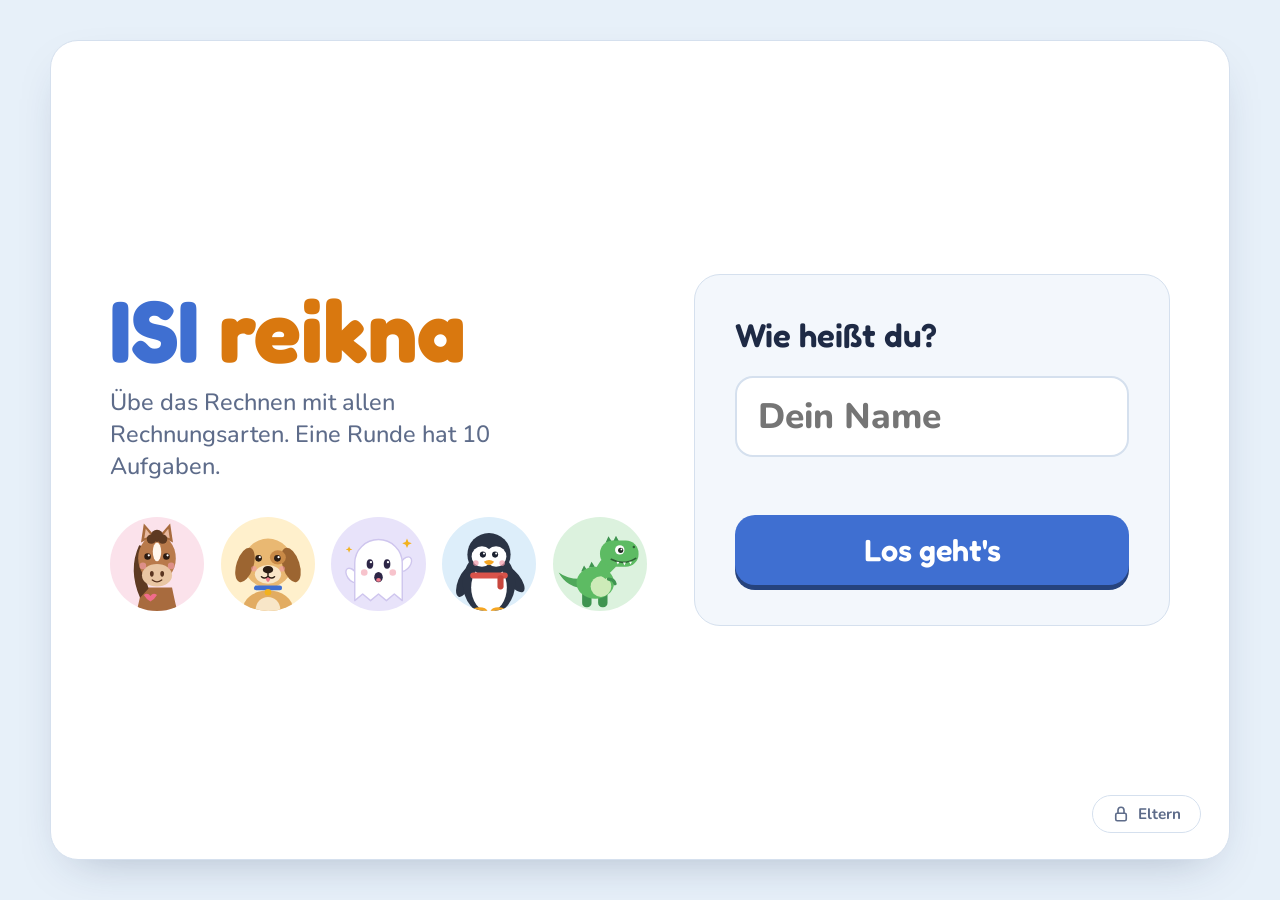
==== commit c41efef7: "Version 0.3: Anpassungen als Vorbereitung für Minus und Dividieren - Auswahl: Rechenarten in zwei Ze" ====
--- a/index.html
+++ b/index.html
@@ -50,17 +50,15 @@
         <div class="choose-group">
           <h3>Rechenart</h3>
           <div class="choice-grid two">
-            <button type="button" class="choice op" data-rechenart="mal"><b>×</b>Malrechnen</button>
-            <button type="button" class="choice op" data-rechenart="plus"><b>+</b>Plusrechnen</button>
+            <button type="button" class="choice op" data-rechenart="plus"><b>+</b><span>Plusrechnen</span></button>
+            <button type="button" class="choice op bald" disabled><b>−</b><span>Minusrechnen<small>kommt bald</small></span></button>
+            <button type="button" class="choice op" data-rechenart="mal"><b>×</b><span>Malrechnen</span></button>
+            <button type="button" class="choice op bald" disabled><b>:</b><span>Dividieren<small>kommt bald</small></span></button>
           </div>
         </div>
         <div class="choose-group">
           <h3>Schwierigkeit</h3>
-          <div class="choice-grid three">
-            <button type="button" class="choice level" data-stufe="einfach">Einfach<small></small></button>
-            <button type="button" class="choice level" data-stufe="standard">Standard<small></small></button>
-            <button type="button" class="choice level" data-stufe="schwierig">Schwierig<small></small></button>
-          </div>
+          <div class="choice-grid three" id="a-stufen"></div>
         </div>
       </div>
       <div class="choose-side">
@@ -199,7 +197,7 @@
         <button class="side-btn" type="button" id="import-json">Sicherung importieren<small>Übungen aus Datei hinzufügen</small></button>
         <button class="side-btn" type="button" id="pin-change">PIN ändern<small>Neue 4-stellige PIN festlegen</small></button>
         <input type="file" id="import-file" accept=".json,application/json" hidden>
-        <p class="version">ISI reikna · Version 0.2.1</p>
+        <p class="version">ISI reikna · Version 0.3</p>
       </aside>
     </div>
   </section>
--- a/app.css
+++ b/app.css
@@ -282,3 +282,13 @@
 /* Logo: „ISI“ blau, „reikna“ in der Komplementärfarbe */
 .brand, .hello h1 { color: var(--primary); }
 .brand span, .hello h1 span { color: var(--brand-2); }
+
+/* Version 0.3: Rechenarten in zwei Zeilen (Plus | Minus, Mal | Dividieren), orange Rechenzeichen */
+.zeichen { color: var(--brand-2); }
+.choice.op { justify-content: flex-start; text-align: left; padding: calc(1.1 * var(--cq)) calc(1.6 * var(--cq)); font-size: clamp(16px, calc(2.1 * var(--cq)), 26px); }
+.choice.op b { color: var(--brand-2); width: 1.1em; text-align: center; font-size: 1.7em; }
+.choice.op span { display: grid; }
+.choice.op small { font-family: var(--font-body); font-weight: 700; font-size: clamp(11px, calc(1.2 * var(--cq)), 14px); color: var(--muted); }
+.choice.bald { cursor: default; background: var(--surface-2); border-style: dashed; box-shadow: none; color: var(--muted); }
+.choice.bald b { color: var(--muted); opacity: .6; }
+.choice.bald:active { transform: none; box-shadow: none; }
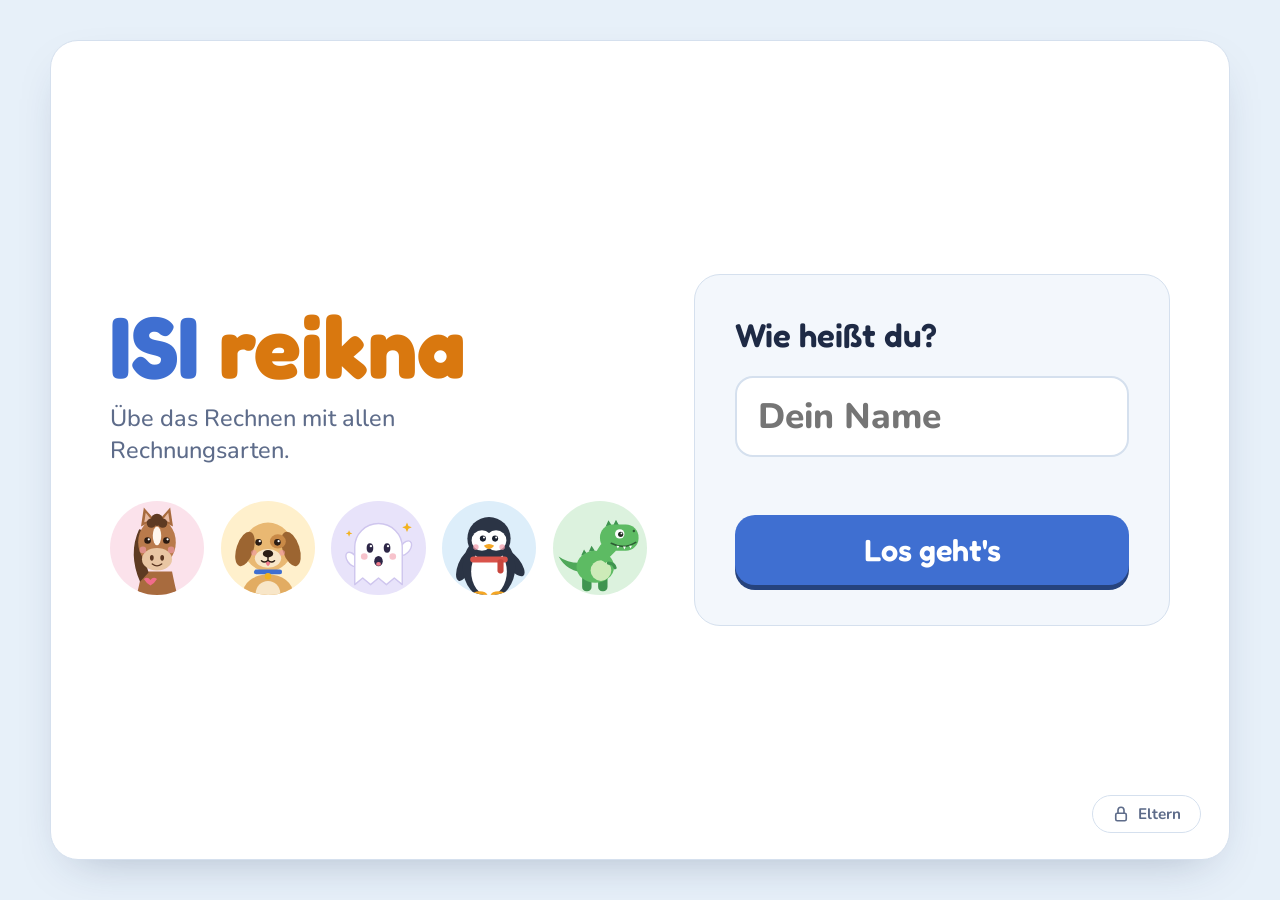
==== commit 32cec209: "Startbildschirm: Hinweis auf die Rundenlänge entfernt Co-Authored-By: Claude Opus 5.5 <noreply@anthr" ====
--- a/index.html
+++ b/index.html
@@ -21,7 +21,7 @@
     <div class="start">
       <div class="hello">
         <h1>ISI <span>reikna</span></h1>
-        <p>Übe das Rechnen mit allen Rechnungsarten. Eine Runde hat 10 Aufgaben.</p>
+        <p>Übe das Rechnen mit allen Rechnungsarten.</p>
         <div class="friends" id="friends"></div>
       </div>
       <form class="name-card" id="name-form" novalidate>
@@ -51,7 +51,7 @@
           <h3>Rechenart</h3>
           <div class="choice-grid two">
             <button type="button" class="choice op" data-rechenart="plus"><b>+</b><span>Plusrechnen</span></button>
-            <button type="button" class="choice op bald" disabled><b>−</b><span>Minusrechnen<small>kommt bald</small></span></button>
+            <button type="button" class="choice op" data-rechenart="minus"><b>−</b><span>Minusrechnen</span></button>
             <button type="button" class="choice op" data-rechenart="mal"><b>×</b><span>Malrechnen</span></button>
             <button type="button" class="choice op bald" disabled><b>:</b><span>Dividieren<small>kommt bald</small></span></button>
           </div>
@@ -197,7 +197,7 @@
         <button class="side-btn" type="button" id="import-json">Sicherung importieren<small>Übungen aus Datei hinzufügen</small></button>
         <button class="side-btn" type="button" id="pin-change">PIN ändern<small>Neue 4-stellige PIN festlegen</small></button>
         <input type="file" id="import-file" accept=".json,application/json" hidden>
-        <p class="version">ISI reikna · Version 0.3</p>
+        <p class="version">ISI reikna · Version 0.5</p>
       </aside>
     </div>
   </section>
--- a/app.css
+++ b/app.css
@@ -292,3 +292,6 @@
 .choice.bald { cursor: default; background: var(--surface-2); border-style: dashed; box-shadow: none; color: var(--muted); }
 .choice.bald b { color: var(--muted); opacity: .6; }
 .choice.bald:active { transform: none; box-shadow: none; }
+
+/* Version 0.4: Aufgabenspalte darf nicht breiter werden, die Aufgabe wird stattdessen verkleinert */
+.task-side { min-width: 0; }
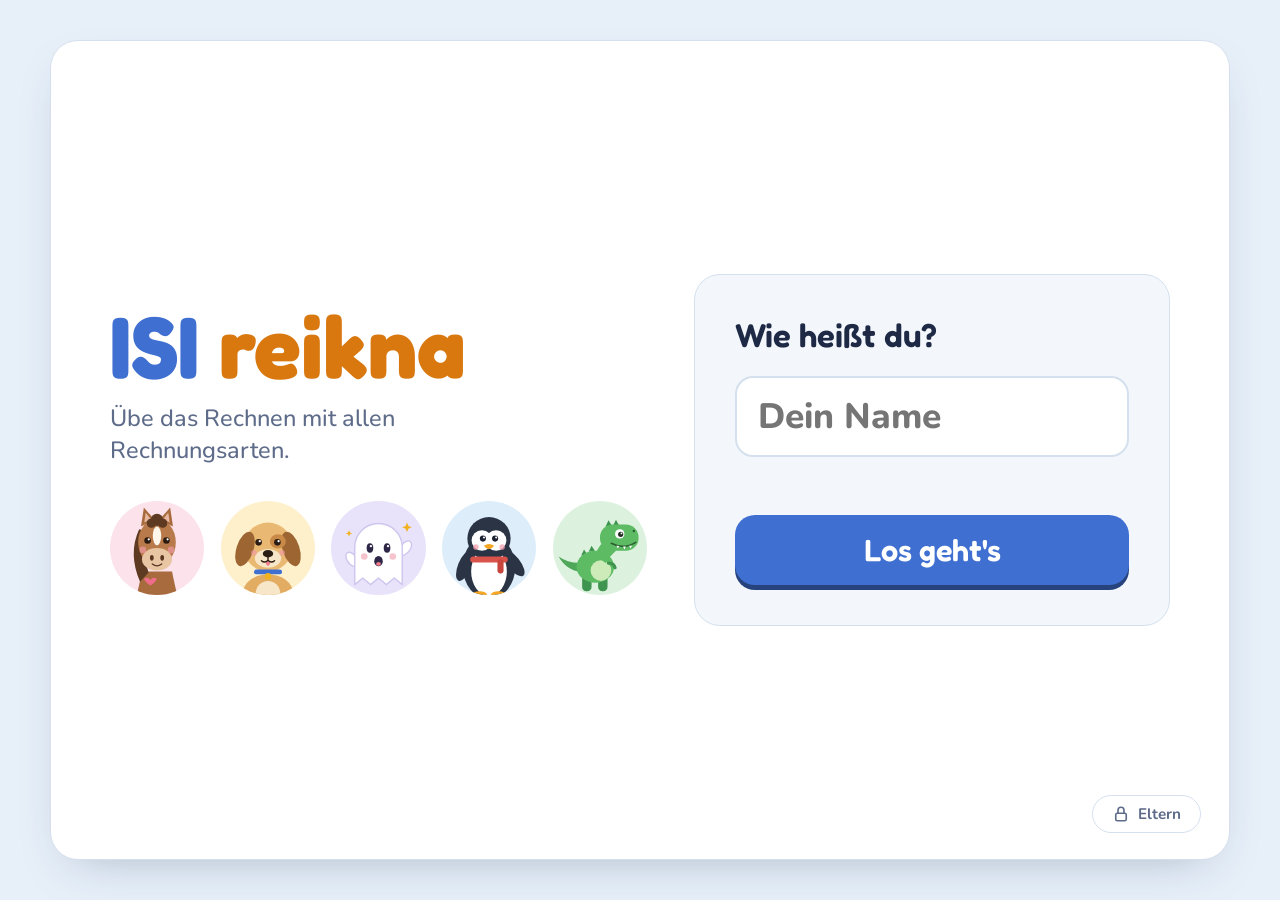
==== commit 5e108f07: "Version 0.6: Dividieren mit Divisionszeichen ÷ - Neue Rechenart Dividieren als Umkehrung des Malrech" ====
--- a/index.html
+++ b/index.html
@@ -53,7 +53,7 @@
             <button type="button" class="choice op" data-rechenart="plus"><b>+</b><span>Plusrechnen</span></button>
             <button type="button" class="choice op" data-rechenart="minus"><b>−</b><span>Minusrechnen</span></button>
             <button type="button" class="choice op" data-rechenart="mal"><b>×</b><span>Malrechnen</span></button>
-            <button type="button" class="choice op bald" disabled><b>:</b><span>Dividieren<small>kommt bald</small></span></button>
+            <button type="button" class="choice op" data-rechenart="div"><b><span class="geteilt" role="img" aria-label="geteilt durch">−</span></b><span>Dividieren</span></button>
           </div>
         </div>
         <div class="choose-group">
@@ -197,7 +197,7 @@
         <button class="side-btn" type="button" id="import-json">Sicherung importieren<small>Übungen aus Datei hinzufügen</small></button>
         <button class="side-btn" type="button" id="pin-change">PIN ändern<small>Neue 4-stellige PIN festlegen</small></button>
         <input type="file" id="import-file" accept=".json,application/json" hidden>
-        <p class="version">ISI reikna · Version 0.5</p>
+        <p class="version">ISI reikna · Version 0.6</p>
       </aside>
     </div>
   </section>
--- a/app.css
+++ b/app.css
@@ -295,3 +295,13 @@
 
 /* Version 0.4: Aufgabenspalte darf nicht breiter werden, die Aufgabe wird stattdessen verkleinert */
 .task-side { min-width: 0; }
+
+/* Version 0.6: Divisionszeichen ÷ = Minuszeichen mit je einem Punkt darüber und darunter (Issue #6) */
+/* Der Strich des Minuszeichens liegt in Fredoka bei ca. 0,6 em (von oben); beide Punkte haben denselben Abstand dazu. */
+.geteilt { position: relative; display: inline-block; line-height: 1; height: 1em; }
+.geteilt::before, .geteilt::after { content: ""; position: absolute; left: 50%; width: .19em; height: .19em; margin-left: -.095em; border-radius: 50%; background: currentColor; }
+.geteilt::before { top: .215em; }
+.geteilt::after { top: .805em; }
+/* Rechenzeichen auch im kleinen Text (Rückmeldung, Zeiten) orange */
+.feedback .zeichen, small .zeichen { color: var(--brand-2); }
+.choice.op b .geteilt { display: inline-block; }
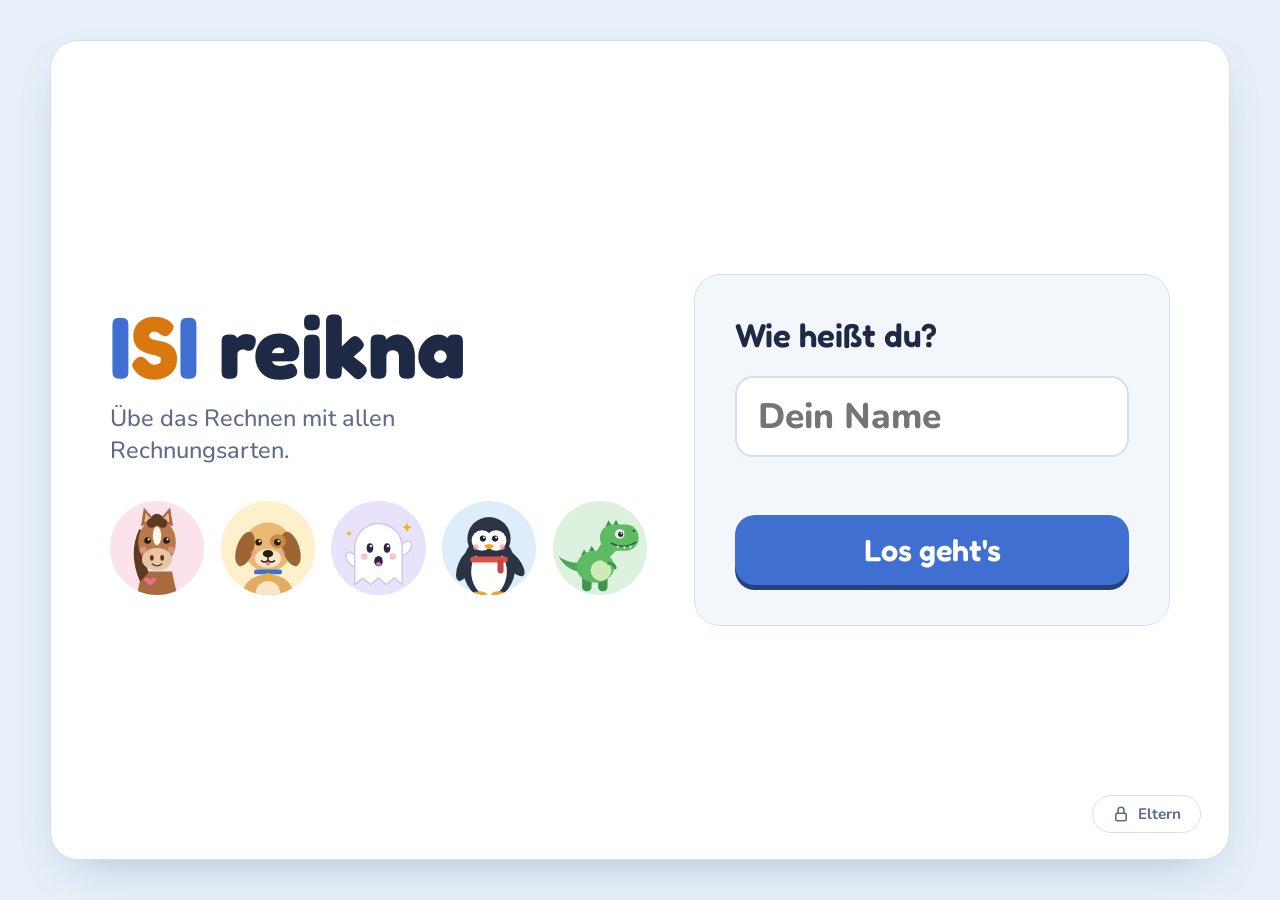
==== commit d82d97ee: "Version 0.7: neues App-Icon und Logo-Farben - App-Icon: „ISI“ auf blauer Fläche, beide I als weiße B" ====
--- a/index.html
+++ b/index.html
@@ -20,7 +20,7 @@
   <section class="screen" id="s-start">
     <div class="start">
       <div class="hello">
-        <h1>ISI <span>reikna</span></h1>
+        <h1><span class="logo-i">I</span><span class="logo-s">S</span><span class="logo-i">I</span> <span class="logo-r">reikna</span></h1>
         <p>Übe das Rechnen mit allen Rechnungsarten.</p>
         <div class="friends" id="friends"></div>
       </div>
@@ -40,7 +40,7 @@
   <!-- AUSWAHL -->
   <section class="screen" id="s-auswahl" hidden>
     <header class="topbar">
-      <div class="brand">ISI <span>reikna</span></div>
+      <div class="brand"><span class="logo-i">I</span><span class="logo-s">S</span><span class="logo-i">I</span> <span class="logo-r">reikna</span></div>
       <div class="spacer"></div>
       <button class="back" type="button" data-go="start">Zurück</button>
     </header>
@@ -84,7 +84,7 @@
   <!-- RECHNEN -->
   <section class="screen" id="s-rechnen" hidden>
     <header class="topbar">
-      <div class="brand">ISI <span>reikna</span></div>
+      <div class="brand"><span class="logo-i">I</span><span class="logo-s">S</span><span class="logo-i">I</span> <span class="logo-r">reikna</span></div>
       <div class="spacer"></div>
       <span class="chip" id="who"></span>
       <button class="icon-btn sound-btn" type="button" aria-label="Ton aus" title="Ton an/aus"></button>
@@ -107,7 +107,7 @@
 
   <!-- ABBRUCH -->
   <section class="screen" id="s-abbruch" hidden>
-    <header class="topbar"><div class="brand">ISI <span>reikna</span></div></header>
+    <header class="topbar"><div class="brand"><span class="logo-i">I</span><span class="logo-s">S</span><span class="logo-i">I</span> <span class="logo-r">reikna</span></div></header>
     <div class="center-screen">
       <h2>Runde abgebrochen</h2>
       <p>Du kannst jederzeit eine neue Runde starten.</p>
@@ -122,7 +122,7 @@
   <!-- ERGEBNIS -->
   <section class="screen" id="s-ergebnis" hidden>
     <header class="topbar">
-      <div class="brand">ISI <span>reikna</span></div>
+      <div class="brand"><span class="logo-i">I</span><span class="logo-s">S</span><span class="logo-i">I</span> <span class="logo-r">reikna</span></div>
       <div class="spacer"></div>
       <span class="chip" id="who2"></span>
       <button class="icon-btn sound-btn" type="button" aria-label="Ton aus" title="Ton an/aus"></button>
@@ -154,7 +154,7 @@
   <!-- PIN -->
   <section class="screen" id="s-pin" hidden>
     <header class="topbar">
-      <div class="brand">ISI <span>reikna</span></div>
+      <div class="brand"><span class="logo-i">I</span><span class="logo-s">S</span><span class="logo-i">I</span> <span class="logo-r">reikna</span></div>
       <div class="spacer"></div>
       <button class="back" type="button" id="pin-back">Zurück</button>
     </header>
@@ -173,7 +173,7 @@
   <!-- ELTERN ÜBERSICHT -->
   <section class="screen" id="s-eltern" hidden>
     <header class="topbar">
-      <div class="brand">ISI <span>reikna</span></div>
+      <div class="brand"><span class="logo-i">I</span><span class="logo-s">S</span><span class="logo-i">I</span> <span class="logo-r">reikna</span></div>
       <span class="chip">Elternbereich</span>
       <div class="spacer"></div>
       <button class="back" type="button" data-go="start">Abmelden</button>
@@ -197,7 +197,7 @@
         <button class="side-btn" type="button" id="import-json">Sicherung importieren<small>Übungen aus Datei hinzufügen</small></button>
         <button class="side-btn" type="button" id="pin-change">PIN ändern<small>Neue 4-stellige PIN festlegen</small></button>
         <input type="file" id="import-file" accept=".json,application/json" hidden>
-        <p class="version">ISI reikna · Version 0.6</p>
+        <p class="version">ISI reikna · Version 0.7</p>
       </aside>
     </div>
   </section>
@@ -205,7 +205,7 @@
   <!-- DETAIL -->
   <section class="screen" id="s-detail" hidden>
     <header class="topbar">
-      <div class="brand">ISI <span>reikna</span></div>
+      <div class="brand"><span class="logo-i">I</span><span class="logo-s">S</span><span class="logo-i">I</span> <span class="logo-r">reikna</span></div>
       <span class="chip">Elternbereich</span>
       <div class="spacer"></div>
       <button class="back" type="button" data-go="eltern">Zur Übersicht</button>
--- a/app.css
+++ b/app.css
@@ -279,9 +279,12 @@
 .app { --cq: 10px; }
 @supports (width: 1cqi) { .app { --cq: 1cqi; } }
 
-/* Logo: „ISI“ blau, „reikna“ in der Komplementärfarbe */
-.brand, .hello h1 { color: var(--primary); }
-.brand span, .hello h1 span { color: var(--brand-2); }
+/* Logo (Version 0.7): beide „I“ blau, „S“ orange wie im App-Icon; „reikna“ in Schriftfarbe
+   (dunkel auf hellem, weiß auf dunklem Hintergrund) */
+.brand, .hello h1 { color: var(--ink); }
+.brand .logo-i, .hello h1 .logo-i { color: var(--primary); }
+.brand .logo-s, .hello h1 .logo-s { color: var(--brand-2); }
+.brand .logo-r, .hello h1 .logo-r { color: var(--ink); }
 
 /* Version 0.3: Rechenarten in zwei Zeilen (Plus | Minus, Mal | Dividieren), orange Rechenzeichen */
 .zeichen { color: var(--brand-2); }
